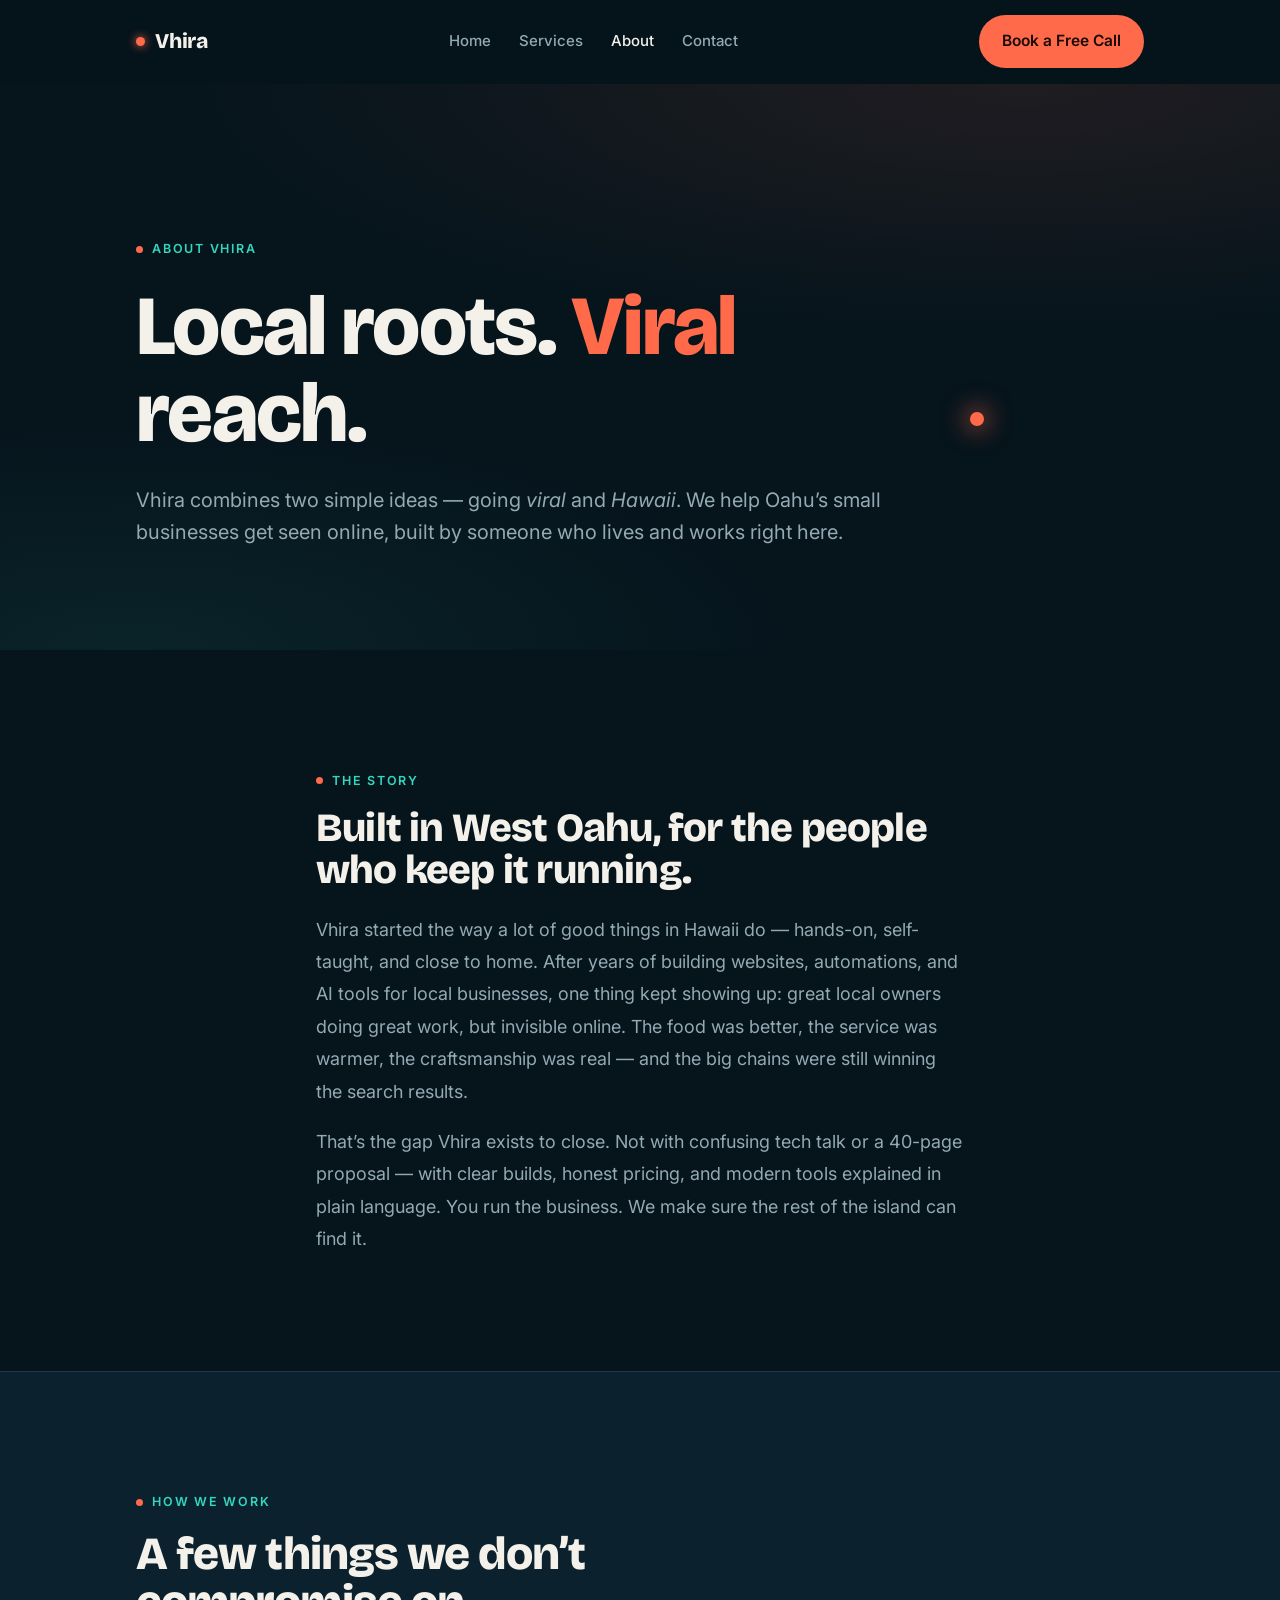
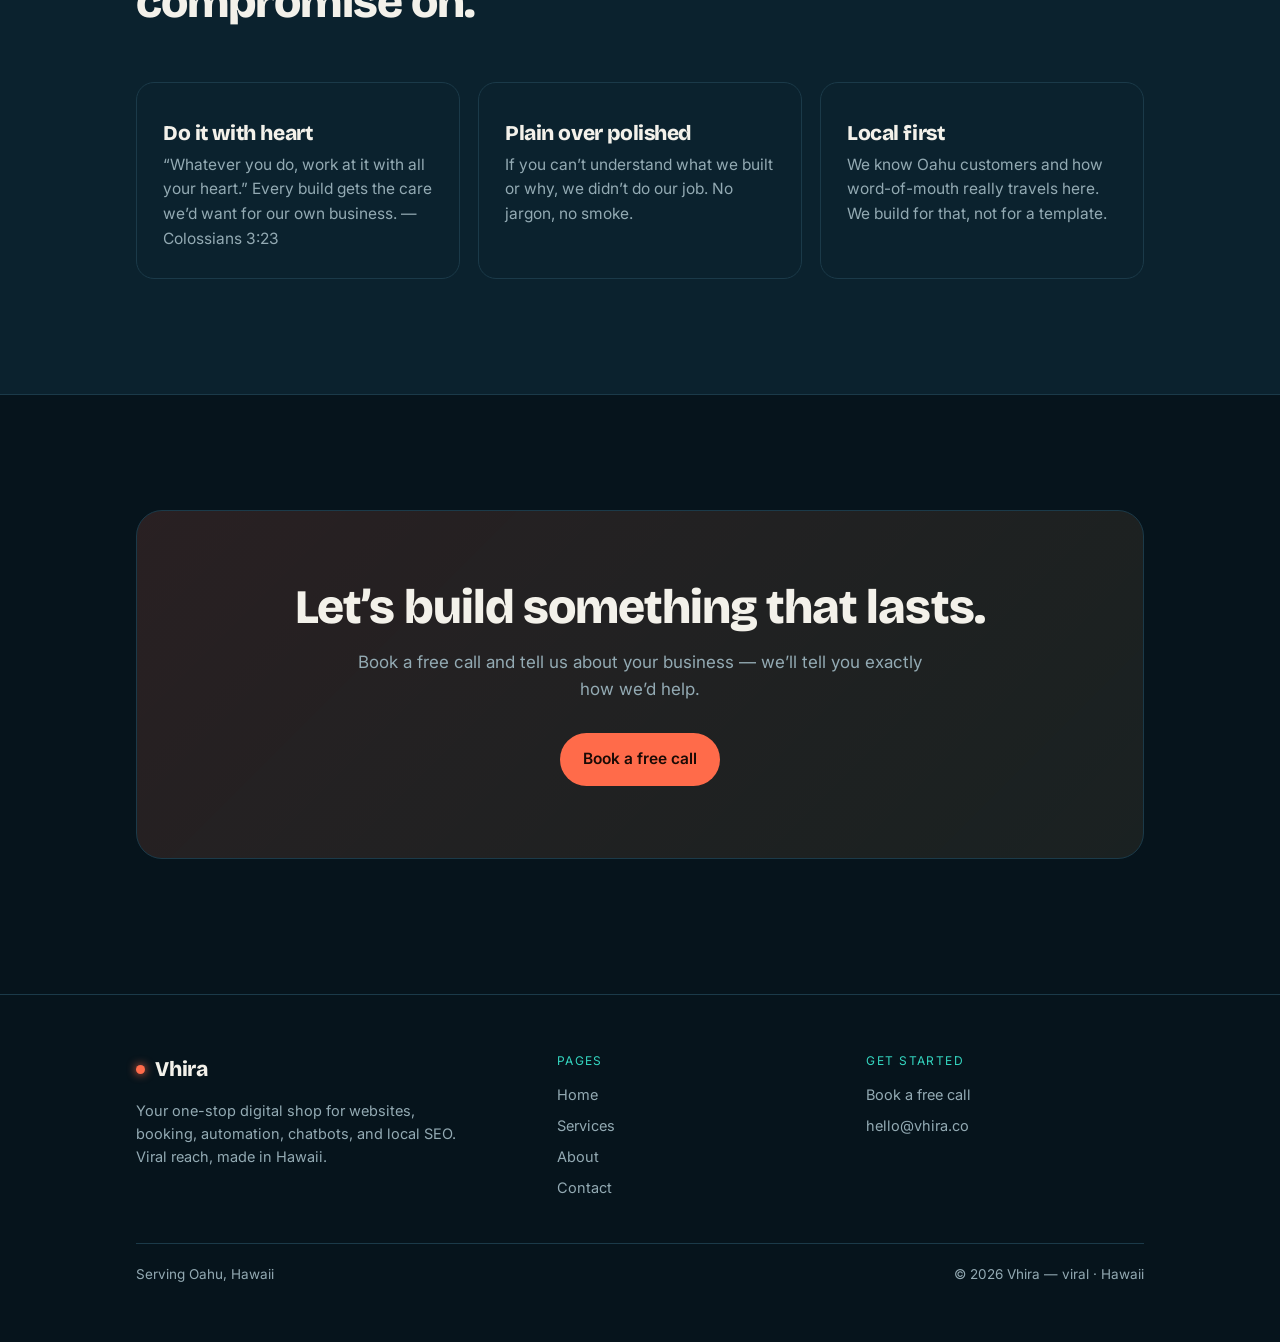
==== about.html @ 989a4681 "initial commit" ====
<!DOCTYPE html>
<html lang="en">
<head>
  <meta charset="utf-8" />
  <meta name="viewport" content="width=device-width, initial-scale=1" />
  <title>About — Vhira</title>
  <meta name="description" content="Vhira is a Hawaii-built digital agency run by a local self-taught builder, helping Oahu small businesses get online without the tech confusion." />
  <link rel="preconnect" href="https://fonts.googleapis.com">
  <link rel="preconnect" href="https://fonts.gstatic.com" crossorigin>
  <link href="https://fonts.googleapis.com/css2?family=Bricolage+Grotesque:opsz,wght@12..96,600;12..96,700;12..96,800&family=Inter:wght@400;500;600&display=swap" rel="stylesheet">
  <link rel="stylesheet" href="styles.css">
</head>
<body>

  <nav class="nav" id="nav">
    <div class="nav-inner">
      <a class="brand" href="index.html"><span class="dot"></span>Vhira</a>
      <div class="nav-links">
        <a href="index.html">Home</a>
        <a href="services.html">Services</a>
        <a href="about.html" aria-current="page">About</a>
        <a href="contact.html">Contact</a>
      </div>
      <div class="nav-cta">
        <a class="btn btn-primary" href="contact.html">Book a Free Call</a>
        <button class="nav-toggle" id="navToggle" aria-label="Open menu" aria-expanded="false">
          <svg width="26" height="26" viewBox="0 0 24 24" fill="none" stroke="currentColor" stroke-width="2"><line x1="3" y1="7" x2="21" y2="7"/><line x1="3" y1="12" x2="21" y2="12"/><line x1="3" y1="17" x2="21" y2="17"/></svg>
        </button>
      </div>
    </div>
    <div class="mobile-menu" id="mobileMenu">
      <a href="index.html">Home</a>
      <a href="services.html">Services</a>
      <a href="about.html">About</a>
      <a href="contact.html">Contact</a>
      <a class="btn btn-primary" href="contact.html">Book a Free Call</a>
    </div>
  </nav>

  <!-- ===== HERO ===== -->
  <header class="hero">
    <div class="signal" aria-hidden="true">
      <span class="ring"></span><span class="ring"></span><span class="ring"></span><span class="ring"></span>
      <span class="core"></span>
    </div>
    <div class="wrap hero-inner">
      <span class="eyebrow">About Vhira</span>
      <h1>Local roots. <span class="glow">Viral</span> reach.</h1>
      <p class="lead">Vhira combines two simple ideas — going <em>viral</em> and <em>Hawaii</em>. We help Oahu’s small businesses get seen online, built by someone who lives and works right here.</p>
    </div>
  </header>

  <!-- ===== STORY ===== -->
  <section class="section">
    <div class="wrap" style="max-width:760px;">
      <div class="reveal">
        <span class="eyebrow">The story</span>
        <h2 style="font-size:clamp(26px,4vw,40px);margin-top:16px;">Built in West Oahu, for the people who keep it running.</h2>
        <p style="color:var(--mist);font-size:18px;margin-top:22px;line-height:1.8;">
          Vhira started the way a lot of good things in Hawaii do — hands-on, self-taught, and close to home. After years of building websites, automations, and AI tools for local businesses, one thing kept showing up: great local owners doing great work, but invisible online. The food was better, the service was warmer, the craftsmanship was real — and the big chains were still winning the search results.
        </p>
        <p style="color:var(--mist);font-size:18px;margin-top:18px;line-height:1.8;">
          That’s the gap Vhira exists to close. Not with confusing tech talk or a 40-page proposal — with clear builds, honest pricing, and modern tools explained in plain language. You run the business. We make sure the rest of the island can find it.
        </p>
      </div>
    </div>
  </section>

  <!-- ===== VALUES ===== -->
  <section class="section" style="background:var(--ink-2);border-block:1px solid var(--line);">
    <div class="wrap">
      <div class="section-head reveal">
        <span class="eyebrow">How we work</span>
        <h2>A few things we don’t compromise on.</h2>
      </div>
      <div class="grid grid-3">
        <div class="card reveal"><h3>Do it with heart</h3><p>“Whatever you do, work at it with all your heart.” Every build gets the care we’d want for our own business. — Colossians 3:23</p></div>
        <div class="card reveal"><h3>Plain over polished</h3><p>If you can’t understand what we built or why, we didn’t do our job. No jargon, no smoke.</p></div>
        <div class="card reveal"><h3>Local first</h3><p>We know Oahu customers and how word-of-mouth really travels here. We build for that, not for a template.</p></div>
      </div>
    </div>
  </section>

  <!-- ===== CTA ===== -->
  <section class="section">
    <div class="wrap">
      <div class="cta-band reveal">
        <h2>Let’s build something that lasts.</h2>
        <p>Book a free call and tell us about your business — we’ll tell you exactly how we’d help.</p>
        <a class="btn btn-primary" href="contact.html">Book a free call</a>
      </div>
    </div>
  </section>

  <!-- ===== FOOTER ===== -->
  <footer class="footer">
    <div class="wrap">
      <div class="footer-grid">
        <div>
          <h4><span class="brand"><span class="dot"></span>Vhira</span></h4>
          <p>Your one-stop digital shop for websites, booking, automation, chatbots, and local SEO. Viral reach, made in Hawaii.</p>
        </div>
        <div>
          <div class="col-label">Pages</div>
          <a href="index.html">Home</a>
          <a href="services.html">Services</a>
          <a href="about.html">About</a>
          <a href="contact.html">Contact</a>
        </div>
        <div>
          <div class="col-label">Get started</div>
          <a href="contact.html">Book a free call</a>
          <a href="mailto:hello@vhira.co">hello@vhira.co</a>
        </div>
      </div>
      <div class="footer-bottom">
        <span>Serving Oahu, Hawaii</span>
        <span>© 2026 Vhira — viral · Hawaii</span>
      </div>
    </div>
  </footer>

  <script>
    const nav = document.getElementById('nav');
    addEventListener('scroll', () => nav.classList.toggle('scrolled', scrollY > 10));
    const t = document.getElementById('navToggle'), m = document.getElementById('mobileMenu');
    t.addEventListener('click', () => { const open = m.classList.toggle('open'); t.setAttribute('aria-expanded', open); });
    const io = new IntersectionObserver((es) => es.forEach(e => { if (e.isIntersecting) { e.target.classList.add('in'); io.unobserve(e.target); } }), { threshold: 0.12 });
    document.querySelectorAll('.reveal').forEach(el => io.observe(el));
  </script>
</body>
</html>
---- styles.css ----
/* ============================================================
   VHIRA — shared stylesheet
   "viral" + "hi" (Hawaii). A Hawaii digital agency.
   Edit colors, fonts, and spacing here once; every page updates.
   ============================================================ */

/* ---- 1. Design tokens ------------------------------------- */
:root {
  /* Brand palette: deep ocean night + sunset coral */
  --ink:    #06141C;   /* page background (deep ocean) */
  --ink-2:  #0B222E;   /* raised panels */
  --ink-3:  #103040;   /* card surface */
  --line:   #1B3A49;   /* hairline borders */

  --coral:  #FF6B4A;   /* primary accent — the "viral" energy */
  --gold:   #FFC15E;   /* warm secondary */
  --teal:   #34D6C0;   /* signal aqua */

  --cloud:  #F3F1EA;   /* primary text */
  --mist:   #93AAB3;   /* muted text */

  /* Type */
  --display: "Bricolage Grotesque", "Inter", system-ui, sans-serif;
  --body:    "Inter", system-ui, -apple-system, sans-serif;

  /* Layout */
  --maxw: 1120px;
  --pad: clamp(20px, 5vw, 56px);
  --radius: 18px;
}

/* ---- 2. Reset + base -------------------------------------- */
* { box-sizing: border-box; }
html { scroll-behavior: smooth; -webkit-text-size-adjust: 100%; }
body {
  margin: 0;
  background: var(--ink);
  color: var(--cloud);
  font-family: var(--body);
  font-size: 17px;
  line-height: 1.6;
  -webkit-font-smoothing: antialiased;
  overflow-x: hidden;
}
img { max-width: 100%; display: block; }
a { color: inherit; text-decoration: none; }

h1, h2, h3 {
  font-family: var(--display);
  font-weight: 800;
  line-height: 1.04;
  letter-spacing: -0.02em;
  margin: 0;
}
p { margin: 0; }

/* ---- 3. Layout helpers ------------------------------------ */
.wrap { max-width: var(--maxw); margin: 0 auto; padding-inline: var(--pad); }
.section { padding-block: clamp(64px, 9vw, 130px); }
.eyebrow {
  display: inline-flex; align-items: center; gap: 9px;
  font-family: var(--body);
  font-size: 12.5px; font-weight: 600;
  letter-spacing: 0.14em; text-transform: uppercase;
  color: var(--teal);
}
.eyebrow::before {
  content: ""; width: 7px; height: 7px; border-radius: 50%;
  background: var(--coral);
  box-shadow: 0 0 0 0 rgba(255,107,74,.55);
  animation: pulse 2.4s infinite;
}
@keyframes pulse {
  0%   { box-shadow: 0 0 0 0 rgba(255,107,74,.55); }
  70%  { box-shadow: 0 0 0 9px rgba(255,107,74,0); }
  100% { box-shadow: 0 0 0 0 rgba(255,107,74,0); }
}
.lead { color: var(--mist); font-size: clamp(17px, 2vw, 20px); max-width: 60ch; }
.section-head { max-width: 720px; margin-bottom: clamp(36px, 5vw, 56px); }
.section-head h2 { font-size: clamp(28px, 4.4vw, 46px); margin: 16px 0 0; }

/* ---- 4. Buttons ------------------------------------------- */
.btn {
  display: inline-flex; align-items: center; gap: 9px;
  font-family: var(--body); font-weight: 600; font-size: 15.5px;
  padding: 13px 22px; border-radius: 999px;
  border: 1px solid transparent;
  transition: transform .18s ease, background .18s ease, border-color .18s ease;
  cursor: pointer;
}
.btn:hover { transform: translateY(-2px); }
.btn-primary { background: var(--coral); color: #1a0a05; }
.btn-primary:hover { background: #ff7d5f; }
.btn-ghost { background: transparent; color: var(--cloud); border-color: var(--line); }
.btn-ghost:hover { border-color: var(--teal); }

/* ---- 5. Navigation ---------------------------------------- */
.nav {
  position: sticky; top: 0; z-index: 50;
  background: rgba(6,20,28,.72);
  backdrop-filter: blur(14px);
  border-bottom: 1px solid transparent;
  transition: border-color .3s ease, background .3s ease;
}
.nav.scrolled { border-bottom-color: var(--line); }
.nav-inner {
  max-width: var(--maxw); margin: 0 auto; padding: 15px var(--pad);
  display: flex; align-items: center; justify-content: space-between; gap: 20px;
}
.brand { display: inline-flex; align-items: center; gap: 10px; font-family: var(--display); font-weight: 800; font-size: 21px; letter-spacing: -0.01em; }
.brand .dot {
  width: 9px; height: 9px; border-radius: 50%;
  background: var(--coral);
  box-shadow: 0 0 10px var(--coral);
}
.nav-links { display: flex; align-items: center; gap: 28px; }
.nav-links a { color: var(--mist); font-size: 15px; font-weight: 500; transition: color .15s; }
.nav-links a:hover, .nav-links a[aria-current="page"] { color: var(--cloud); }
.nav-cta { display: inline-flex; align-items: center; gap: 18px; }

.nav-toggle {
  display: none; background: none; border: 0; cursor: pointer; padding: 6px;
  color: var(--cloud);
}
.mobile-menu { display: none; }

/* ---- 6. Hero + signal ripple (the signature) -------------- */
.hero { position: relative; overflow: hidden; }
.hero-inner { position: relative; z-index: 2; padding-block: clamp(72px, 12vw, 150px) clamp(56px, 8vw, 110px); }
.hero h1 {
  font-size: clamp(40px, 7.4vw, 84px);
  max-width: 16ch; margin: 22px 0 0;
}
.hero h1 .glow { color: var(--coral); }
.hero .lead { margin-top: 26px; }
.hero-cta { display: flex; flex-wrap: wrap; gap: 14px; margin-top: 36px; }

/* radiating signal rings — local source, wide reach */
.signal {
  position: absolute; top: -8%; right: -6%;
  width: min(760px, 86vw); aspect-ratio: 1; z-index: 1;
  pointer-events: none;
}
.signal .ring {
  position: absolute; inset: 0; margin: auto;
  width: 18%; aspect-ratio: 1; border-radius: 50%;
  border: 1.5px solid var(--coral);
  opacity: 0;
  animation: ripple 6s linear infinite;
}
.signal .ring:nth-child(2) { animation-delay: 1.5s; border-color: var(--gold); }
.signal .ring:nth-child(3) { animation-delay: 3s;   border-color: var(--teal); }
.signal .ring:nth-child(4) { animation-delay: 4.5s; border-color: var(--coral); }
.signal .core {
  position: absolute; inset: 0; margin: auto;
  width: 14px; height: 14px; border-radius: 50%;
  background: var(--coral); box-shadow: 0 0 24px 4px rgba(255,107,74,.6);
}
@keyframes ripple {
  0%   { transform: scale(.2); opacity: 0; }
  12%  { opacity: .8; }
  100% { transform: scale(5.4); opacity: 0; }
}
.hero::after { /* soft ocean glow */
  content: ""; position: absolute; inset: 0; z-index: 0;
  background: radial-gradient(120% 80% at 80% 0%, rgba(255,107,74,.10), transparent 55%),
              radial-gradient(90% 70% at 10% 100%, rgba(52,214,192,.08), transparent 60%);
}

/* ---- 7. Service / feature grids --------------------------- */
.grid { display: grid; gap: 18px; }
.grid-5 { grid-template-columns: repeat(5, 1fr); }
.grid-3 { grid-template-columns: repeat(3, 1fr); }
.grid-2 { grid-template-columns: repeat(2, 1fr); }

.card {
  background: var(--ink-2); border: 1px solid var(--line);
  border-radius: var(--radius); padding: 26px;
  transition: transform .2s ease, border-color .2s ease;
}
.card:hover { transform: translateY(-4px); border-color: #2a5060; }
.card .num {
  font-family: var(--display); font-size: 13px; font-weight: 700;
  color: var(--coral); letter-spacing: .04em;
}
.card h3 { font-size: 21px; margin: 14px 0 8px; }
.card p { color: var(--mist); font-size: 15.5px; }

/* feature row with icon-ish marker */
.feature h3 { display: flex; align-items: baseline; gap: 10px; }

/* ---- 8. Pricing ------------------------------------------- */
.tiers { display: grid; grid-template-columns: repeat(3,1fr); gap: 18px; align-items: start; }
.tier {
  position: relative; background: var(--ink-2); border: 1px solid var(--line);
  border-radius: var(--radius); padding: 30px 26px; display: flex; flex-direction: column;
}
.tier.featured { border-color: var(--coral); background: linear-gradient(180deg, rgba(255,107,74,.07), var(--ink-2)); }
.tier .badge {
  position: absolute; top: -12px; left: 26px;
  background: var(--coral); color: #1a0a05;
  font-size: 11.5px; font-weight: 700; letter-spacing: .06em; text-transform: uppercase;
  padding: 5px 12px; border-radius: 999px;
}
.tier h3 { font-size: 24px; }
.tier .price { color: var(--gold); font-family: var(--body); font-weight: 600; font-size: 15px; margin: 12px 0 18px; line-height: 1.5; }
.tier .desc { color: var(--mist); font-size: 15px; }
.tier .ai { color: var(--teal); font-size: 14px; margin-top: 14px; }
.tier .btn { margin-top: 24px; align-self: flex-start; }

/* one-time price list */
.pricelist { display: grid; grid-template-columns: repeat(2,1fr); gap: 0; border: 1px solid var(--line); border-radius: var(--radius); overflow: hidden; }
.pricerow {
  display: flex; align-items: center; justify-content: space-between; gap: 16px;
  padding: 20px 24px; border-bottom: 1px solid var(--line); background: var(--ink-2);
}
.pricelist .pricerow:nth-last-child(-n+2) { border-bottom: 0; }
.pricerow:nth-child(odd) { border-right: 1px solid var(--line); }
.pricerow .label { color: var(--cloud); font-size: 15.5px; }
.pricerow .amount { font-family: var(--display); font-weight: 700; color: var(--gold); white-space: nowrap; }

/* split compare (AI vs standard) */
.compare { display: grid; grid-template-columns: 1fr 1fr; gap: 18px; }
.compare .card.alt { background: linear-gradient(180deg, rgba(52,214,192,.07), var(--ink-2)); border-color: #1f4a52; }

/* ---- 9. Testimonials -------------------------------------- */
.quote { background: var(--ink-2); border: 1px solid var(--line); border-radius: var(--radius); padding: 28px; }
.quote p { font-size: 17px; color: var(--cloud); }
.quote .who { margin-top: 18px; color: var(--mist); font-size: 14px; font-weight: 600; }

/* ---- 10. CTA band + Footer -------------------------------- */
.cta-band {
  background: linear-gradient(135deg, rgba(255,107,74,.14), rgba(255,193,94,.08));
  border: 1px solid var(--line); border-radius: 26px;
  padding: clamp(40px, 6vw, 72px); text-align: center;
}
.cta-band h2 { font-size: clamp(28px, 4.5vw, 48px); }
.cta-band p { color: var(--mist); margin: 16px auto 0; max-width: 52ch; }
.cta-band .btn { margin-top: 30px; }

.footer { border-top: 1px solid var(--line); padding-block: 56px; margin-top: 20px; }
.footer-grid { display: grid; grid-template-columns: 1.4fr 1fr 1fr; gap: 32px; }
.footer h4 { font-family: var(--display); font-size: 20px; margin: 0 0 12px; }
.footer p { color: var(--mist); font-size: 14.5px; max-width: 38ch; }
.footer a { color: var(--mist); font-size: 14.5px; display: block; padding: 4px 0; }
.footer a:hover { color: var(--cloud); }
.footer .col-label { font-size: 12px; letter-spacing: .12em; text-transform: uppercase; color: var(--teal); margin-bottom: 8px; }
.footer-bottom { margin-top: 40px; padding-top: 20px; border-top: 1px solid var(--line); color: var(--mist); font-size: 13.5px; display: flex; justify-content: space-between; flex-wrap: wrap; gap: 8px; }

/* ---- 11. Forms (contact) ---------------------------------- */
.form { display: grid; gap: 16px; max-width: 560px; }
.field { display: grid; gap: 7px; }
.field label { font-size: 13.5px; font-weight: 600; color: var(--mist); }
.field input, .field textarea, .field select {
  background: var(--ink-2); border: 1px solid var(--line); border-radius: 12px;
  padding: 13px 15px; color: var(--cloud); font-family: var(--body); font-size: 15.5px;
}
.field textarea { min-height: 130px; resize: vertical; }
.field input:focus, .field textarea:focus, .field select:focus {
  outline: none; border-color: var(--teal); box-shadow: 0 0 0 3px rgba(52,214,192,.18);
}
.form-note { color: var(--mist); font-size: 13.5px; }

/* ---- 12. Scroll reveal ------------------------------------ */
.reveal { opacity: 0; transform: translateY(22px); transition: opacity .7s ease, transform .7s ease; }
.reveal.in { opacity: 1; transform: none; }

/* ---- 13. Responsive --------------------------------------- */
@media (max-width: 900px) {
  .grid-5 { grid-template-columns: repeat(2, 1fr); }
  .grid-3, .grid-2, .tiers, .compare, .footer-grid { grid-template-columns: 1fr; }
  .pricelist { grid-template-columns: 1fr; }
  .pricerow:nth-child(odd) { border-right: 0; }
  .pricerow { border-bottom: 1px solid var(--line) !important; }
  .nav-links, .nav-cta .btn { display: none; }
  .nav-toggle { display: inline-flex; }
  .mobile-menu.open {
    display: flex; flex-direction: column; gap: 4px;
    padding: 8px var(--pad) 20px; border-bottom: 1px solid var(--line);
    background: rgba(6,20,28,.96);
  }
  .mobile-menu a { padding: 12px 0; color: var(--cloud); font-size: 17px; border-bottom: 1px solid var(--line); }
  .mobile-menu .btn { margin-top: 14px; justify-content: center; }
}
@media (max-width: 520px) {
  .grid-5 { grid-template-columns: 1fr; }
}

/* ---- 14. Accessibility ------------------------------------ */
a:focus-visible, .btn:focus-visible, input:focus-visible, textarea:focus-visible, button:focus-visible {
  outline: 2px solid var(--teal); outline-offset: 3px;
}
@media (prefers-reduced-motion: reduce) {
  * { animation: none !important; transition: none !important; scroll-behavior: auto; }
  .reveal { opacity: 1; transform: none; }
  .signal .ring { opacity: .25; transform: scale(2.6); }
  .signal .ring:nth-child(3){ transform: scale(4); }
  .signal .ring:nth-child(4){ transform: scale(5); }
}
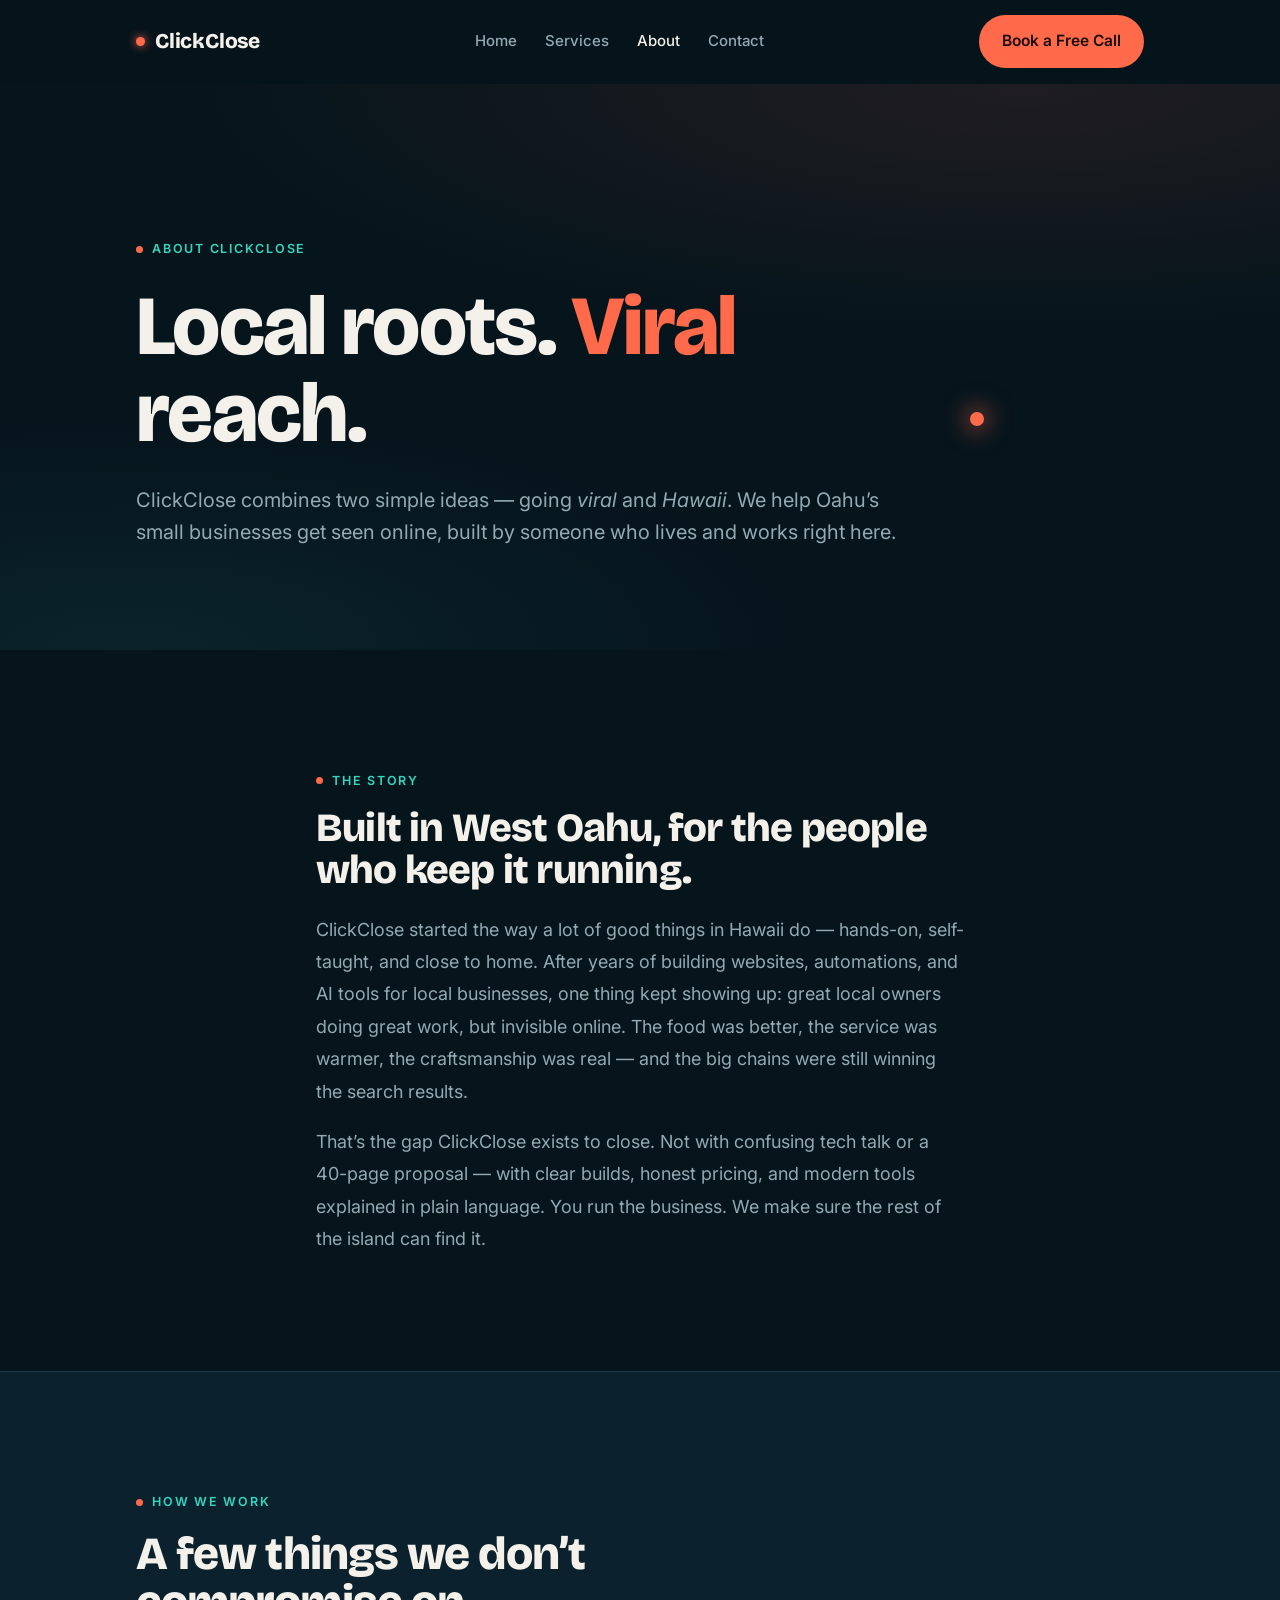
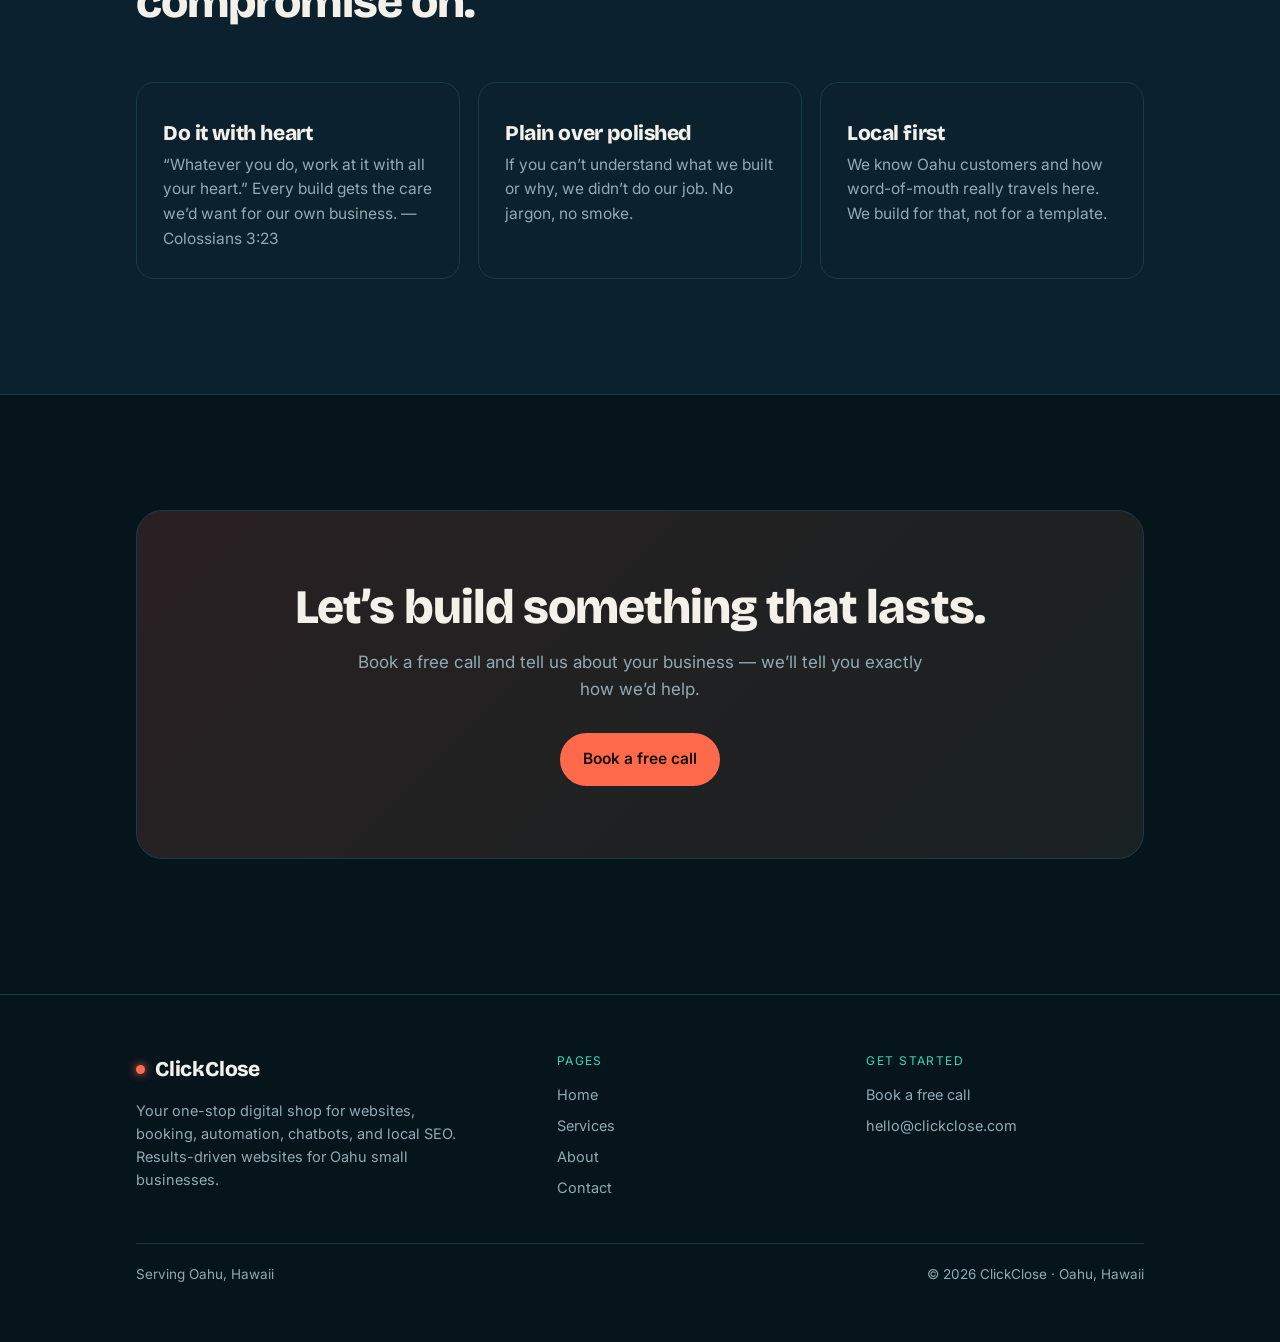
==== commit 1a15fec0: "rebrand all pages to clickclose" ====
--- a/about.html
+++ b/about.html
@@ -3,8 +3,8 @@
 <head>
   <meta charset="utf-8" />
   <meta name="viewport" content="width=device-width, initial-scale=1" />
-  <title>About — Vhira</title>
-  <meta name="description" content="Vhira is a Hawaii-built digital agency run by a local self-taught builder, helping Oahu small businesses get online without the tech confusion." />
+  <title>About — ClickClose</title>
+  <meta name="description" content="ClickClose is a Hawaii-built digital agency run by a local self-taught builder, helping Oahu small businesses get online without the tech confusion." />
   <link rel="preconnect" href="https://fonts.googleapis.com">
   <link rel="preconnect" href="https://fonts.gstatic.com" crossorigin>
   <link href="https://fonts.googleapis.com/css2?family=Bricolage+Grotesque:opsz,wght@12..96,600;12..96,700;12..96,800&family=Inter:wght@400;500;600&display=swap" rel="stylesheet">
@@ -14,7 +14,7 @@
 
   <nav class="nav" id="nav">
     <div class="nav-inner">
-      <a class="brand" href="index.html"><span class="dot"></span>Vhira</a>
+      <a class="brand" href="index.html"><span class="dot"></span>ClickClose</a>
       <div class="nav-links">
         <a href="index.html">Home</a>
         <a href="services.html">Services</a>
@@ -44,9 +44,9 @@
       <span class="core"></span>
     </div>
     <div class="wrap hero-inner">
-      <span class="eyebrow">About Vhira</span>
+      <span class="eyebrow">About ClickClose</span>
       <h1>Local roots. <span class="glow">Viral</span> reach.</h1>
-      <p class="lead">Vhira combines two simple ideas — going <em>viral</em> and <em>Hawaii</em>. We help Oahu’s small businesses get seen online, built by someone who lives and works right here.</p>
+      <p class="lead">ClickClose combines two simple ideas — going <em>viral</em> and <em>Hawaii</em>. We help Oahu’s small businesses get seen online, built by someone who lives and works right here.</p>
     </div>
   </header>
 
@@ -57,10 +57,10 @@
         <span class="eyebrow">The story</span>
         <h2 style="font-size:clamp(26px,4vw,40px);margin-top:16px;">Built in West Oahu, for the people who keep it running.</h2>
         <p style="color:var(--mist);font-size:18px;margin-top:22px;line-height:1.8;">
-          Vhira started the way a lot of good things in Hawaii do — hands-on, self-taught, and close to home. After years of building websites, automations, and AI tools for local businesses, one thing kept showing up: great local owners doing great work, but invisible online. The food was better, the service was warmer, the craftsmanship was real — and the big chains were still winning the search results.
+          ClickClose started the way a lot of good things in Hawaii do — hands-on, self-taught, and close to home. After years of building websites, automations, and AI tools for local businesses, one thing kept showing up: great local owners doing great work, but invisible online. The food was better, the service was warmer, the craftsmanship was real — and the big chains were still winning the search results.
         </p>
         <p style="color:var(--mist);font-size:18px;margin-top:18px;line-height:1.8;">
-          That’s the gap Vhira exists to close. Not with confusing tech talk or a 40-page proposal — with clear builds, honest pricing, and modern tools explained in plain language. You run the business. We make sure the rest of the island can find it.
+          That’s the gap ClickClose exists to close. Not with confusing tech talk or a 40-page proposal — with clear builds, honest pricing, and modern tools explained in plain language. You run the business. We make sure the rest of the island can find it.
         </p>
       </div>
     </div>
@@ -97,8 +97,8 @@
     <div class="wrap">
       <div class="footer-grid">
         <div>
-          <h4><span class="brand"><span class="dot"></span>Vhira</span></h4>
-          <p>Your one-stop digital shop for websites, booking, automation, chatbots, and local SEO. Viral reach, made in Hawaii.</p>
+          <h4><span class="brand"><span class="dot"></span>ClickClose</span></h4>
+          <p>Your one-stop digital shop for websites, booking, automation, chatbots, and local SEO. Results-driven websites for Oahu small businesses.</p>
         </div>
         <div>
           <div class="col-label">Pages</div>
@@ -110,12 +110,12 @@
         <div>
           <div class="col-label">Get started</div>
           <a href="contact.html">Book a free call</a>
-          <a href="mailto:hello@vhira.co">hello@vhira.co</a>
+          <a href="mailto:hello@clickclose.com">hello@clickclose.com</a>
         </div>
       </div>
       <div class="footer-bottom">
         <span>Serving Oahu, Hawaii</span>
-        <span>© 2026 Vhira — viral · Hawaii</span>
+        <span>© 2026 ClickClose · Oahu, Hawaii</span>
       </div>
     </div>
   </footer>
--- a/styles.css
+++ b/styles.css
@@ -1,5 +1,5 @@
 /* ============================================================
-   VHIRA — shared stylesheet
+   CLICKCLOSE — shared stylesheet
    "viral" + "hi" (Hawaii). A Hawaii digital agency.
    Edit colors, fonts, and spacing here once; every page updates.
    ============================================================ */
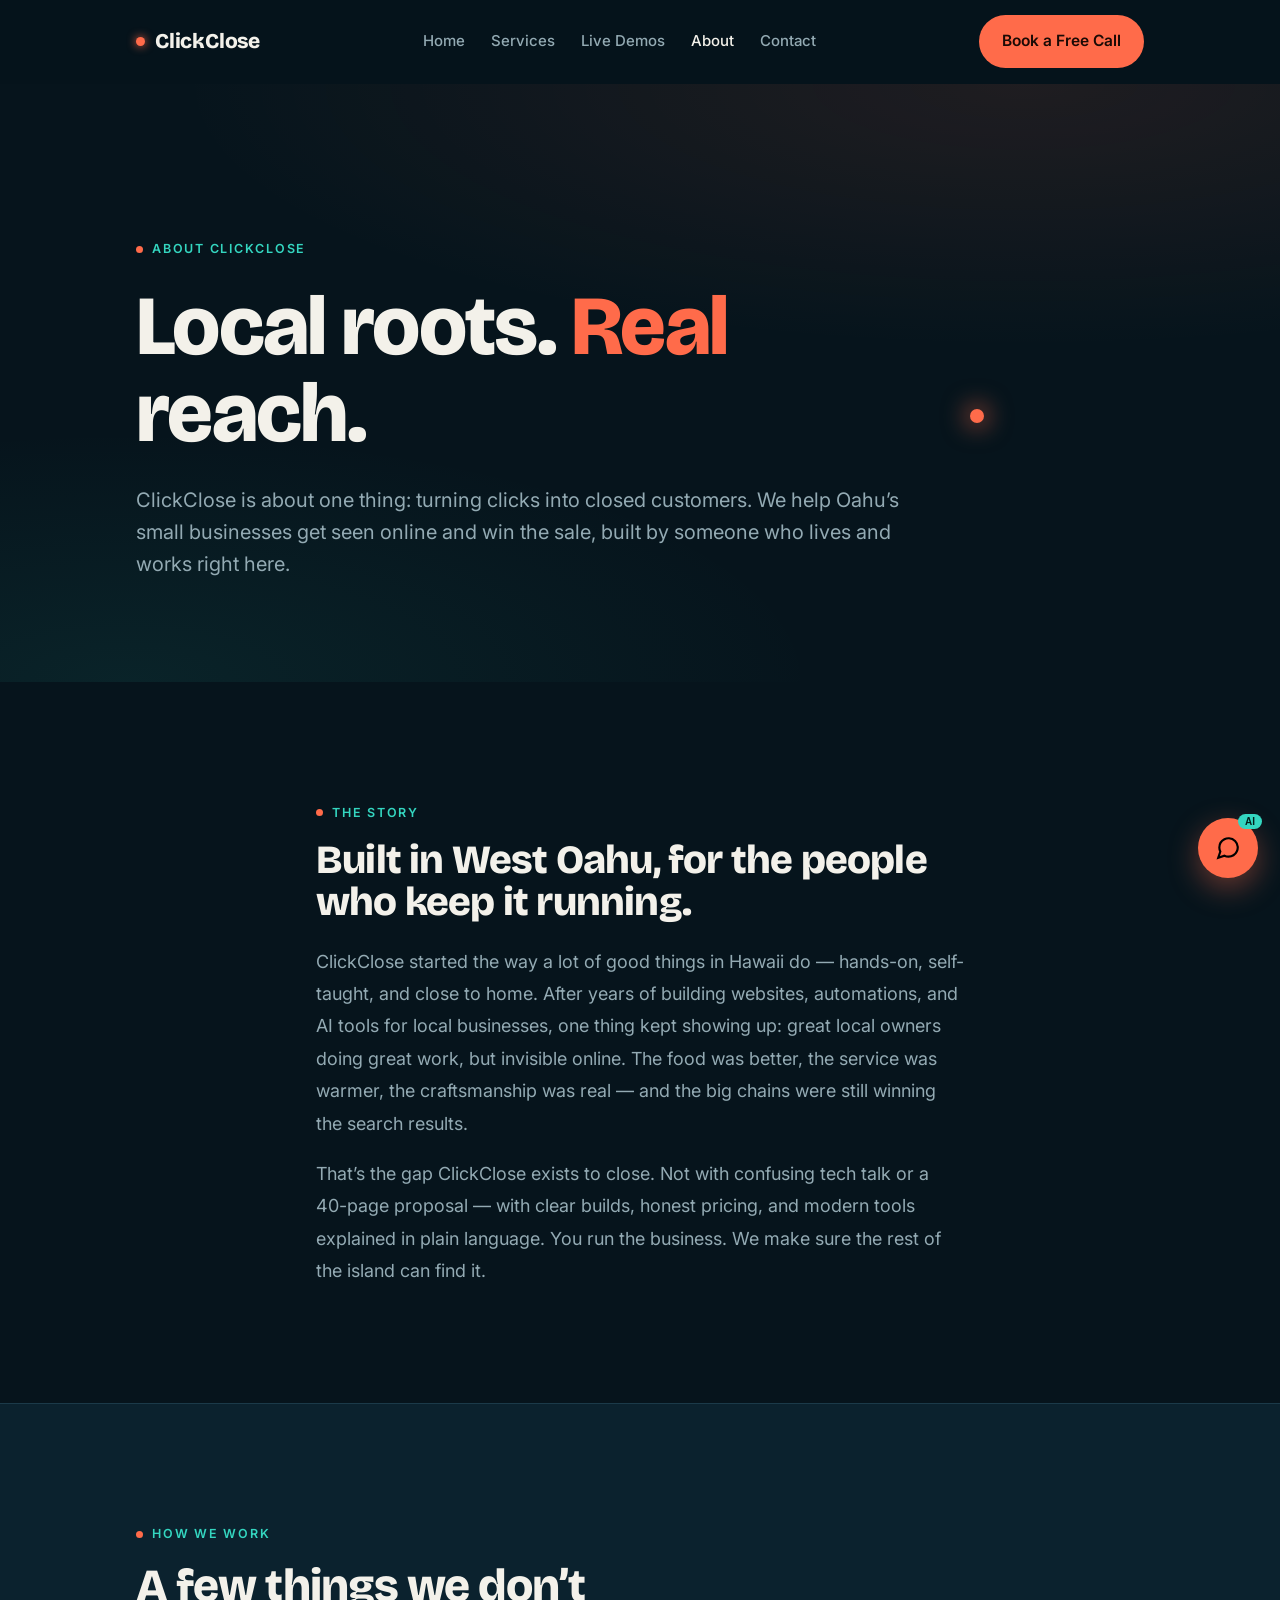
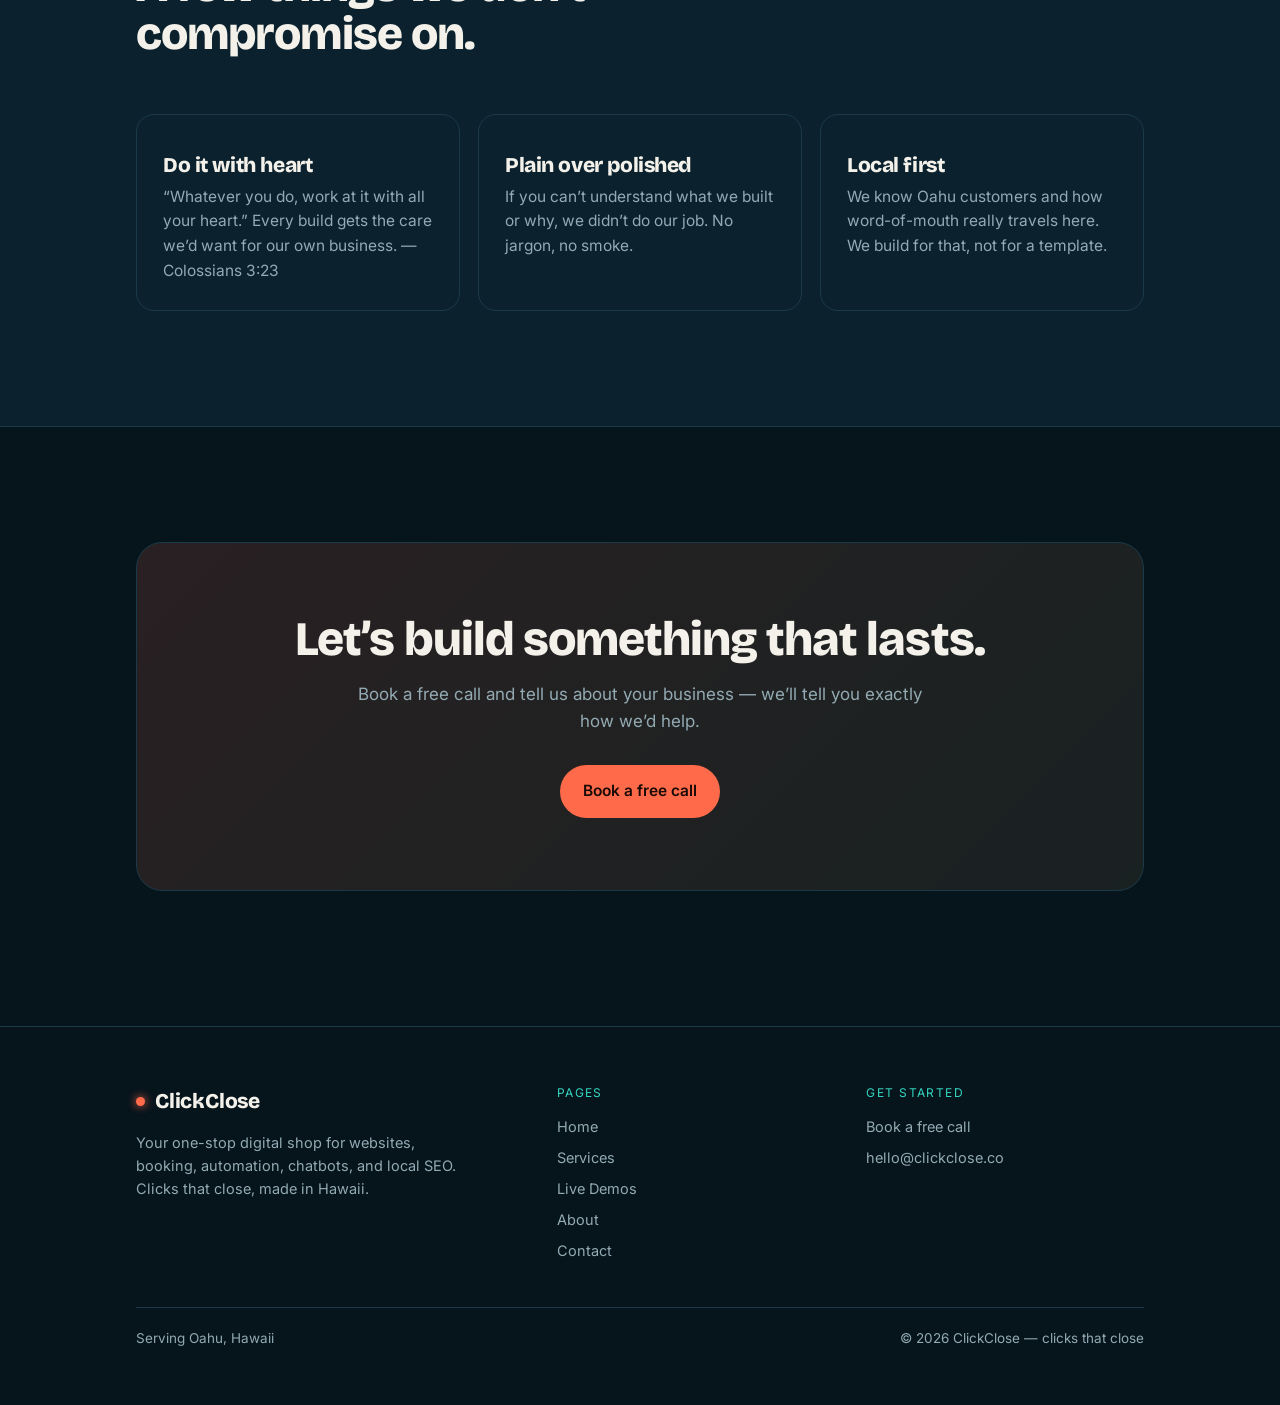
==== commit 852ad01f: "Add live demos (chatbot, booking, SEO) + ROI calculator" ====
--- a/about.html
+++ b/about.html
@@ -1,132 +1,412 @@
 <!DOCTYPE html>
 <html lang="en">
 <head>
-  <meta charset="utf-8" />
-  <meta name="viewport" content="width=device-width, initial-scale=1" />
-  <title>About — ClickClose</title>
-  <meta name="description" content="ClickClose is a Hawaii-built digital agency run by a local self-taught builder, helping Oahu small businesses get online without the tech confusion." />
-  <link rel="preconnect" href="https://fonts.googleapis.com">
-  <link rel="preconnect" href="https://fonts.gstatic.com" crossorigin>
-  <link href="https://fonts.googleapis.com/css2?family=Bricolage+Grotesque:opsz,wght@12..96,600;12..96,700;12..96,800&family=Inter:wght@400;500;600&display=swap" rel="stylesheet">
-  <link rel="stylesheet" href="styles.css">
+<meta charset="utf-8" />
+<meta name="viewport" content="width=device-width, initial-scale=1" />
+<title>About — ClickClose</title>
+<meta name="description" content="ClickClose is a Hawaii-built digital agency helping Oahu small businesses get online without the tech confusion." />
+<meta property="og:title" content="About — ClickClose" />
+<meta property="og:description" content="ClickClose is a Hawaii-built digital agency helping Oahu small businesses get online without the tech confusion." />
+<meta property="og:type" content="website" />
+<meta name="twitter:card" content="summary_large_image" />
+<link rel="preconnect" href="https://fonts.googleapis.com">
+<link rel="preconnect" href="https://fonts.gstatic.com" crossorigin>
+<link href="https://fonts.googleapis.com/css2?family=Bricolage+Grotesque:opsz,wght@12..96,600;12..96,700;12..96,800&family=Inter:wght@400;500;600&display=swap" rel="stylesheet">
+<script type="application/ld+json">
+{"@context":"https://schema.org","@type":"ProfessionalService","name":"ClickClose","description":"Hawaii digital agency: websites, AI chatbots, booking systems, automation, and local SEO for small businesses.","areaServed":"Oahu, Hawaii","url":"https://clickclose.co","email":"hello@clickclose.co","priceRange":"$$","address":{"@type":"PostalAddress","addressRegion":"HI","addressLocality":"Oahu","addressCountry":"US"}}
+</script>
+
+<style>
+:root{
+  --ink:#06141C;--ink-2:#0B222E;--ink-3:#103040;--line:#1B3A49;
+  --coral:#FF6B4A;--gold:#FFC15E;--teal:#34D6C0;
+  --cloud:#F3F1EA;--mist:#93AAB3;
+  --display:"Bricolage Grotesque","Inter",system-ui,sans-serif;
+  --body:"Inter",system-ui,-apple-system,sans-serif;
+  --maxw:1120px;--pad:clamp(20px,5vw,56px);--radius:18px;
+}
+*{box-sizing:border-box}
+html{scroll-behavior:smooth;-webkit-text-size-adjust:100%}
+body{margin:0;background:var(--ink);color:var(--cloud);font-family:var(--body);font-size:17px;line-height:1.6;-webkit-font-smoothing:antialiased;overflow-x:hidden}
+img{max-width:100%;display:block}
+a{color:inherit;text-decoration:none}
+h1,h2,h3{font-family:var(--display);font-weight:800;line-height:1.04;letter-spacing:-.02em;margin:0}
+p{margin:0}
+.wrap{max-width:var(--maxw);margin:0 auto;padding-inline:var(--pad)}
+.section{padding-block:clamp(64px,9vw,130px)}
+.eyebrow{display:inline-flex;align-items:center;gap:9px;font-family:var(--body);font-size:12.5px;font-weight:600;letter-spacing:.14em;text-transform:uppercase;color:var(--teal)}
+.eyebrow::before{content:"";width:7px;height:7px;border-radius:50%;background:var(--coral);box-shadow:0 0 0 0 rgba(255,107,74,.55);animation:pulse 2.4s infinite}
+@keyframes pulse{0%{box-shadow:0 0 0 0 rgba(255,107,74,.55)}70%{box-shadow:0 0 0 9px rgba(255,107,74,0)}100%{box-shadow:0 0 0 0 rgba(255,107,74,0)}}
+.lead{color:var(--mist);font-size:clamp(17px,2vw,20px);max-width:60ch}
+.section-head{max-width:720px;margin-bottom:clamp(36px,5vw,56px)}
+.section-head h2{font-size:clamp(28px,4.4vw,46px);margin:16px 0 0}
+.btn{display:inline-flex;align-items:center;gap:9px;font-family:var(--body);font-weight:600;font-size:15.5px;padding:13px 22px;border-radius:999px;border:1px solid transparent;transition:transform .18s,background .18s,border-color .18s;cursor:pointer}
+.btn:hover{transform:translateY(-2px)}
+.btn-primary{background:var(--coral);color:#1a0a05}.btn-primary:hover{background:#ff7d5f}
+.btn-ghost{background:transparent;color:var(--cloud);border-color:var(--line)}.btn-ghost:hover{border-color:var(--teal)}
+.nav{position:sticky;top:0;z-index:50;background:rgba(6,20,28,.72);backdrop-filter:blur(14px);border-bottom:1px solid transparent;transition:border-color .3s,background .3s}
+.nav.scrolled{border-bottom-color:var(--line)}
+.nav-inner{max-width:var(--maxw);margin:0 auto;padding:15px var(--pad);display:flex;align-items:center;justify-content:space-between;gap:20px}
+.brand{display:inline-flex;align-items:center;gap:10px;font-family:var(--display);font-weight:800;font-size:21px;letter-spacing:-.01em}
+.brand .dot{width:9px;height:9px;border-radius:50%;background:var(--coral);box-shadow:0 0 10px var(--coral)}
+.nav-links{display:flex;align-items:center;gap:26px}
+.nav-links a{color:var(--mist);font-size:15px;font-weight:500;transition:color .15s}
+.nav-links a:hover,.nav-links a[aria-current=page]{color:var(--cloud)}
+.nav-cta{display:inline-flex;align-items:center;gap:18px}
+.nav-toggle{display:none;background:none;border:0;cursor:pointer;padding:6px;color:var(--cloud)}
+.mobile-menu{display:none}
+.hero{position:relative;overflow:hidden}
+.hero-inner{position:relative;z-index:2;padding-block:clamp(72px,12vw,150px) clamp(56px,8vw,110px)}
+.hero h1{font-size:clamp(40px,7.4vw,84px);max-width:16ch;margin:22px 0 0}
+.hero h1 .glow{color:var(--coral)}
+.hero .lead{margin-top:26px}
+.hero-cta{display:flex;flex-wrap:wrap;gap:14px;margin-top:36px}
+.signal{position:absolute;top:-8%;right:-6%;width:min(760px,86vw);aspect-ratio:1;z-index:1;pointer-events:none}
+.signal .ring{position:absolute;inset:0;margin:auto;width:18%;aspect-ratio:1;border-radius:50%;border:1.5px solid var(--coral);opacity:0;animation:ripple 6s linear infinite}
+.signal .ring:nth-child(2){animation-delay:1.5s;border-color:var(--gold)}
+.signal .ring:nth-child(3){animation-delay:3s;border-color:var(--teal)}
+.signal .ring:nth-child(4){animation-delay:4.5s;border-color:var(--coral)}
+.signal .core{position:absolute;inset:0;margin:auto;width:14px;height:14px;border-radius:50%;background:var(--coral);box-shadow:0 0 24px 4px rgba(255,107,74,.6)}
+@keyframes ripple{0%{transform:scale(.2);opacity:0}12%{opacity:.8}100%{transform:scale(5.4);opacity:0}}
+.hero::after{content:"";position:absolute;inset:0;z-index:0;background:radial-gradient(120% 80% at 80% 0%,rgba(255,107,74,.10),transparent 55%),radial-gradient(90% 70% at 10% 100%,rgba(52,214,192,.08),transparent 60%)}
+.grid{display:grid;gap:18px}
+.grid-5{grid-template-columns:repeat(5,1fr)}.grid-3{grid-template-columns:repeat(3,1fr)}.grid-2{grid-template-columns:repeat(2,1fr)}
+.card{background:var(--ink-2);border:1px solid var(--line);border-radius:var(--radius);padding:26px;transition:transform .2s,border-color .2s}
+.card:hover{transform:translateY(-4px);border-color:#2a5060}
+.card .num{font-family:var(--display);font-size:13px;font-weight:700;color:var(--coral);letter-spacing:.04em}
+.card h3{font-size:21px;margin:14px 0 8px}
+.card p{color:var(--mist);font-size:15.5px}
+.tiers{display:grid;grid-template-columns:repeat(3,1fr);gap:18px;align-items:start}
+.tier{position:relative;background:var(--ink-2);border:1px solid var(--line);border-radius:var(--radius);padding:30px 26px;display:flex;flex-direction:column}
+.tier.featured{border-color:var(--coral);background:linear-gradient(180deg,rgba(255,107,74,.07),var(--ink-2))}
+.tier .badge{position:absolute;top:-12px;left:26px;background:var(--coral);color:#1a0a05;font-size:11.5px;font-weight:700;letter-spacing:.06em;text-transform:uppercase;padding:5px 12px;border-radius:999px}
+.tier h3{font-size:24px}
+.tier .price{color:var(--gold);font-family:var(--body);font-weight:600;font-size:15px;margin:12px 0 18px;line-height:1.5}
+.tier .desc{color:var(--mist);font-size:15px}.tier .ai{color:var(--teal);font-size:14px;margin-top:14px}
+.tier .btn{margin-top:24px;align-self:flex-start}
+.pricelist{display:grid;grid-template-columns:repeat(2,1fr);gap:0;border:1px solid var(--line);border-radius:var(--radius);overflow:hidden}
+.pricerow{display:flex;align-items:center;justify-content:space-between;gap:16px;padding:20px 24px;border-bottom:1px solid var(--line);background:var(--ink-2)}
+.pricelist .pricerow:nth-last-child(-n+2){border-bottom:0}
+.pricerow:nth-child(odd){border-right:1px solid var(--line)}
+.pricerow .label{color:var(--cloud);font-size:15.5px}
+.pricerow .amount{font-family:var(--display);font-weight:700;color:var(--gold);white-space:nowrap}
+.compare{display:grid;grid-template-columns:1fr 1fr;gap:18px}
+.compare .card.alt{background:linear-gradient(180deg,rgba(52,214,192,.07),var(--ink-2));border-color:#1f4a52}
+.quote{background:var(--ink-2);border:1px solid var(--line);border-radius:var(--radius);padding:28px}
+.quote p{font-size:17px;color:var(--cloud)}.quote .who{margin-top:18px;color:var(--mist);font-size:14px;font-weight:600}
+.cta-band{background:linear-gradient(135deg,rgba(255,107,74,.14),rgba(255,193,94,.08));border:1px solid var(--line);border-radius:26px;padding:clamp(40px,6vw,72px);text-align:center}
+.cta-band h2{font-size:clamp(28px,4.5vw,48px)}
+.cta-band p{color:var(--mist);margin:16px auto 0;max-width:52ch}.cta-band .btn{margin-top:30px}
+.footer{border-top:1px solid var(--line);padding-block:56px;margin-top:20px}
+.footer-grid{display:grid;grid-template-columns:1.4fr 1fr 1fr;gap:32px}
+.footer h4{font-family:var(--display);font-size:20px;margin:0 0 12px}
+.footer p{color:var(--mist);font-size:14.5px;max-width:38ch}
+.footer a{color:var(--mist);font-size:14.5px;display:block;padding:4px 0}.footer a:hover{color:var(--cloud)}
+.footer .col-label{font-size:12px;letter-spacing:.12em;text-transform:uppercase;color:var(--teal);margin-bottom:8px}
+.footer-bottom{margin-top:40px;padding-top:20px;border-top:1px solid var(--line);color:var(--mist);font-size:13.5px;display:flex;justify-content:space-between;flex-wrap:wrap;gap:8px}
+.form{display:grid;gap:16px;max-width:560px}
+.field{display:grid;gap:7px}
+.field label{font-size:13.5px;font-weight:600;color:var(--mist)}
+.field input,.field textarea,.field select{background:var(--ink-2);border:1px solid var(--line);border-radius:12px;padding:13px 15px;color:var(--cloud);font-family:var(--body);font-size:15.5px}
+.field textarea{min-height:130px;resize:vertical}
+.field input:focus,.field textarea:focus,.field select:focus{outline:none;border-color:var(--teal);box-shadow:0 0 0 3px rgba(52,214,192,.18)}
+.form-note{color:var(--mist);font-size:13.5px}
+.reveal{opacity:0;transform:translateY(22px);transition:opacity .7s,transform .7s}
+.reveal.in{opacity:1;transform:none}
+/* ---- Chatbot widget ---- */
+.chat-launcher{position:fixed;right:22px;bottom:22px;z-index:90;width:60px;height:60px;border-radius:50%;background:var(--coral);border:0;cursor:pointer;display:flex;align-items:center;justify-content:center;box-shadow:0 10px 30px rgba(255,107,74,.4);transition:transform .2s}
+.chat-launcher:hover{transform:translateY(-3px) scale(1.04)}
+.chat-launcher .badge-new{position:absolute;top:-4px;right:-4px;background:var(--teal);color:#04201c;font-size:10px;font-weight:700;padding:2px 7px;border-radius:999px}
+.chat-panel{position:fixed;right:22px;bottom:94px;z-index:91;width:min(380px,calc(100vw - 32px));height:min(560px,calc(100vh - 130px));background:var(--ink-2);border:1px solid var(--line);border-radius:20px;display:none;flex-direction:column;overflow:hidden;box-shadow:0 24px 60px rgba(0,0,0,.55)}
+.chat-panel.open{display:flex}
+.chat-head{padding:15px 18px;border-bottom:1px solid var(--line);display:flex;align-items:center;gap:11px;background:linear-gradient(180deg,rgba(255,107,74,.12),transparent)}
+.chat-head .avatar{width:38px;height:38px;border-radius:50%;background:var(--coral);display:flex;align-items:center;justify-content:center;font-family:var(--display);font-weight:800;color:#1a0a05}
+.chat-head h4{font-family:var(--display);font-size:16px;margin:0;line-height:1.2}
+.chat-head .status{font-size:11.5px;color:var(--teal);display:flex;align-items:center;gap:6px}
+.chat-head .status::before{content:"";width:7px;height:7px;border-radius:50%;background:var(--teal)}
+.chat-close{margin-left:auto;background:none;border:0;color:var(--mist);cursor:pointer;font-size:20px;line-height:1}
+.chat-body{flex:1;overflow-y:auto;padding:18px;display:flex;flex-direction:column;gap:11px}
+.msg{max-width:86%;padding:11px 14px;border-radius:15px;font-size:14.5px;line-height:1.5}
+.msg.bot{background:var(--ink-3);border:1px solid var(--line);align-self:flex-start;border-bottom-left-radius:4px}
+.msg.user{background:var(--coral);color:#1a0a05;align-self:flex-end;border-bottom-right-radius:4px}
+.msg a{color:var(--teal);text-decoration:underline}
+.msg.user a{color:#1a0a05}
+.chat-chips{display:flex;flex-wrap:wrap;gap:8px;padding:0 18px 8px}
+.chip{background:transparent;border:1px solid var(--line);color:var(--cloud);font-size:12.5px;padding:7px 12px;border-radius:999px;cursor:pointer;font-family:var(--body)}
+.chip:hover{border-color:var(--teal);color:var(--teal)}
+.chat-input{display:flex;gap:8px;padding:12px;border-top:1px solid var(--line)}
+.chat-input input{flex:1;background:var(--ink);border:1px solid var(--line);border-radius:999px;padding:11px 15px;color:var(--cloud);font-family:var(--body);font-size:14.5px}
+.chat-input input:focus{outline:none;border-color:var(--teal)}
+.chat-send{background:var(--coral);border:0;width:42px;height:42px;border-radius:50%;cursor:pointer;display:flex;align-items:center;justify-content:center;color:#1a0a05;flex-shrink:0}
+.typing{display:flex;gap:4px;padding:13px 14px;background:var(--ink-3);border:1px solid var(--line);border-radius:15px;border-bottom-left-radius:4px;align-self:flex-start;width:fit-content}
+.typing span{width:7px;height:7px;border-radius:50%;background:var(--mist);animation:blink 1.2s infinite}
+.typing span:nth-child(2){animation-delay:.2s}.typing span:nth-child(3){animation-delay:.4s}
+@keyframes blink{0%,60%,100%{opacity:.3}30%{opacity:1}}
+/* ---- Booking widget ---- */
+.booking{background:var(--ink-2);border:1px solid var(--line);border-radius:var(--radius);padding:clamp(22px,4vw,34px);max-width:640px}
+.steps{display:flex;gap:8px;margin-bottom:26px}
+.step-dot{flex:1;height:4px;border-radius:2px;background:var(--line)}
+.step-dot.active{background:var(--coral)}
+.booking h3{font-size:21px;margin-bottom:6px}
+.booking .sub{color:var(--mist);font-size:14.5px;margin-bottom:20px}
+.opt-grid{display:grid;grid-template-columns:repeat(2,1fr);gap:12px}
+.opt{background:var(--ink-3);border:1px solid var(--line);border-radius:12px;padding:15px 16px;cursor:pointer;text-align:left;color:var(--cloud);font-family:var(--body);font-size:15px;transition:border-color .15s}
+.opt:hover,.opt.sel{border-color:var(--coral)}
+.opt small{display:block;color:var(--mist);font-size:12.5px;margin-top:3px}
+.cal-head{display:flex;justify-content:space-between;align-items:center;margin-bottom:14px}
+.cal-head button{background:var(--ink-3);border:1px solid var(--line);color:var(--cloud);width:34px;height:34px;border-radius:9px;cursor:pointer}
+.cal-head button:disabled{opacity:.3;cursor:default}
+.cal-head .mlabel{font-family:var(--display);font-weight:700}
+.cal-dow{display:grid;grid-template-columns:repeat(7,1fr);gap:6px;margin-bottom:6px}
+.cal-dow span{text-align:center;font-size:11px;color:var(--mist)}
+.cal-grid{display:grid;grid-template-columns:repeat(7,1fr);gap:6px}
+.cal-cell{aspect-ratio:1;display:flex;align-items:center;justify-content:center;border-radius:10px;font-size:14px;border:1px solid transparent;color:var(--cloud);cursor:pointer}
+.cal-cell.muted{color:var(--mist);opacity:.25;cursor:default}
+.cal-cell.avail:hover{border-color:var(--teal)}
+.cal-cell.sel{background:var(--coral);color:#1a0a05;font-weight:700}
+.slots{display:grid;grid-template-columns:repeat(3,1fr);gap:10px}
+.slot{background:var(--ink-3);border:1px solid var(--line);border-radius:10px;padding:12px;cursor:pointer;color:var(--cloud);font-size:14px;font-family:var(--body)}
+.slot:hover,.slot.sel{border-color:var(--coral)}
+.slot.taken{opacity:.3;cursor:not-allowed;text-decoration:line-through}
+.book-nav{display:flex;justify-content:space-between;margin-top:24px;gap:12px}
+.book-confirm{text-align:center;padding:8px}
+.book-confirm .check{width:64px;height:64px;border-radius:50%;background:rgba(52,214,192,.15);border:1px solid var(--teal);display:flex;align-items:center;justify-content:center;margin:0 auto 18px}
+.book-summary{background:var(--ink-3);border:1px solid var(--line);border-radius:12px;padding:18px;text-align:left;margin:18px 0;font-size:14.5px;line-height:1.9}
+.book-summary b{color:var(--gold)}
+/* ---- SEO tool ---- */
+.seo-tool{display:grid;grid-template-columns:1fr 1fr;gap:26px;align-items:start}
+.serp{background:#fff;border-radius:14px;padding:22px;font-family:arial,helvetica,sans-serif}
+.serp .crumb{color:#5f6368;font-size:12.5px;display:flex;align-items:center;gap:6px}
+.serp .crumb .fav{width:18px;height:18px;border-radius:50%;background:#FF6B4A;display:inline-block}
+.serp .title{color:#1a0dab;font-size:20px;line-height:1.3;margin:5px 0 3px}
+.serp .desc{color:#4d5156;font-size:14px;line-height:1.5}
+.serp .stars{color:#fbbc04;font-size:13px;margin-top:6px}
+.serp .stars small{color:#70757a}
+.localcard{background:#fff;border-radius:14px;padding:16px;margin-top:14px;font-family:arial,sans-serif;display:flex;gap:12px;align-items:center}
+.localcard .pin{width:42px;height:42px;border-radius:10px;background:#e8f0fe;display:flex;align-items:center;justify-content:center;font-size:20px}
+.localcard .b{color:#202124;font-size:15px;font-weight:700}
+.localcard .m{color:#70757a;font-size:12.5px}
+.checklist .item{display:flex;gap:11px;align-items:flex-start;padding:11px 0;border-bottom:1px solid var(--line);font-size:14.5px}
+.checklist .item:last-child{border-bottom:0}
+.checklist .tick{color:var(--teal);flex-shrink:0;margin-top:2px}
+.checklist .item span b{color:var(--cloud)}
+.checklist .item small{color:var(--mist);display:block}
+@media(max-width:900px){
+  .grid-5{grid-template-columns:repeat(2,1fr)}
+  .grid-3,.grid-2,.tiers,.compare,.footer-grid,.seo-tool{grid-template-columns:1fr}
+  .pricelist{grid-template-columns:1fr}
+  .pricerow:nth-child(odd){border-right:0}
+  .pricerow{border-bottom:1px solid var(--line)!important}
+  .nav-links,.nav-cta .btn{display:none}
+  .nav-toggle{display:inline-flex}
+  .mobile-menu.open{display:flex;flex-direction:column;gap:4px;padding:8px var(--pad) 20px;border-bottom:1px solid var(--line);background:rgba(6,20,28,.96)}
+  .mobile-menu a{padding:12px 0;color:var(--cloud);font-size:17px;border-bottom:1px solid var(--line)}
+  .mobile-menu .btn{margin-top:14px;justify-content:center}
+  .opt-grid{grid-template-columns:1fr}
+}
+@media(max-width:520px){.grid-5{grid-template-columns:1fr}.slots{grid-template-columns:repeat(2,1fr)}}
+a:focus-visible,.btn:focus-visible,input:focus-visible,textarea:focus-visible,button:focus-visible{outline:2px solid var(--teal);outline-offset:3px}
+@media(prefers-reduced-motion:reduce){
+  *{animation:none!important;transition:none!important;scroll-behavior:auto}
+  .reveal{opacity:1;transform:none}
+  .signal .ring{opacity:.25;transform:scale(2.6)}
+  .signal .ring:nth-child(3){transform:scale(4)}.signal .ring:nth-child(4){transform:scale(5)}
+}
+</style>
 </head>
 <body>
-
-  <nav class="nav" id="nav">
-    <div class="nav-inner">
-      <a class="brand" href="index.html"><span class="dot"></span>ClickClose</a>
-      <div class="nav-links">
-        <a href="index.html">Home</a>
-        <a href="services.html">Services</a>
-        <a href="about.html" aria-current="page">About</a>
-        <a href="contact.html">Contact</a>
-      </div>
-      <div class="nav-cta">
-        <a class="btn btn-primary" href="contact.html">Book a Free Call</a>
-        <button class="nav-toggle" id="navToggle" aria-label="Open menu" aria-expanded="false">
-          <svg width="26" height="26" viewBox="0 0 24 24" fill="none" stroke="currentColor" stroke-width="2"><line x1="3" y1="7" x2="21" y2="7"/><line x1="3" y1="12" x2="21" y2="12"/><line x1="3" y1="17" x2="21" y2="17"/></svg>
-        </button>
-      </div>
-    </div>
-    <div class="mobile-menu" id="mobileMenu">
+<nav class="nav" id="nav">
+  <div class="nav-inner">
+    <a class="brand" href="index.html"><span class="dot"></span>ClickClose</a>
+    <div class="nav-links">
       <a href="index.html">Home</a>
       <a href="services.html">Services</a>
-      <a href="about.html">About</a>
+      <a href="demos.html">Live Demos</a>
+      <a href="about.html" aria-current="page">About</a>
       <a href="contact.html">Contact</a>
+    </div>
+    <div class="nav-cta">
       <a class="btn btn-primary" href="contact.html">Book a Free Call</a>
+      <button class="nav-toggle" id="navToggle" aria-label="Open menu" aria-expanded="false">
+        <svg width="26" height="26" viewBox="0 0 24 24" fill="none" stroke="currentColor" stroke-width="2"><line x1="3" y1="7" x2="21" y2="7"/><line x1="3" y1="12" x2="21" y2="12"/><line x1="3" y1="17" x2="21" y2="17"/></svg>
+      </button>
     </div>
-  </nav>
+  </div>
+  <div class="mobile-menu" id="mobileMenu">
+    <a href="index.html">Home</a><a href="services.html">Services</a><a href="demos.html">Live Demos</a><a href="about.html">About</a><a href="contact.html">Contact</a>
+    <a class="btn btn-primary" href="contact.html">Book a Free Call</a>
+  </div>
+</nav>
+<header class="hero">
+  <div class="signal" aria-hidden="true"><span class="ring"></span><span class="ring"></span><span class="ring"></span><span class="ring"></span><span class="core"></span></div>
+  <div class="wrap hero-inner">
+    <span class="eyebrow">About ClickClose</span>
+    <h1>Local roots. <span class="glow">Real</span> reach.</h1>
+    <p class="lead">ClickClose is about one thing: turning clicks into closed customers. We help Oahu&rsquo;s small businesses get seen online and win the sale, built by someone who lives and works right here.</p>
+  </div>
+</header>
+<section class="section"><div class="wrap" style="max-width:760px">
+  <div class="reveal">
+    <span class="eyebrow">The story</span>
+    <h2 style="font-size:clamp(26px,4vw,40px);margin-top:16px">Built in West Oahu, for the people who keep it running.</h2>
+    <p style="color:var(--mist);font-size:18px;margin-top:22px;line-height:1.8">ClickClose started the way a lot of good things in Hawaii do &mdash; hands-on, self-taught, and close to home. After years of building websites, automations, and AI tools for local businesses, one thing kept showing up: great local owners doing great work, but invisible online. The food was better, the service was warmer, the craftsmanship was real &mdash; and the big chains were still winning the search results.</p>
+    <p style="color:var(--mist);font-size:18px;margin-top:18px;line-height:1.8">That&rsquo;s the gap ClickClose exists to close. Not with confusing tech talk or a 40-page proposal &mdash; with clear builds, honest pricing, and modern tools explained in plain language. You run the business. We make sure the rest of the island can find it.</p>
+  </div>
+</div></section>
+<section class="section" style="background:var(--ink-2);border-block:1px solid var(--line)"><div class="wrap">
+  <div class="section-head reveal"><span class="eyebrow">How we work</span><h2>A few things we don&rsquo;t compromise on.</h2></div>
+  <div class="grid grid-3">
+    <div class="card reveal"><h3>Do it with heart</h3><p>&ldquo;Whatever you do, work at it with all your heart.&rdquo; Every build gets the care we&rsquo;d want for our own business. &mdash; Colossians 3:23</p></div>
+    <div class="card reveal"><h3>Plain over polished</h3><p>If you can&rsquo;t understand what we built or why, we didn&rsquo;t do our job. No jargon, no smoke.</p></div>
+    <div class="card reveal"><h3>Local first</h3><p>We know Oahu customers and how word-of-mouth really travels here. We build for that, not for a template.</p></div>
+  </div>
+</div></section>
+<section class="section"><div class="wrap"><div class="cta-band reveal"><h2>Let&rsquo;s build something that lasts.</h2><p>Book a free call and tell us about your business &mdash; we&rsquo;ll tell you exactly how we&rsquo;d help.</p><a class="btn btn-primary" href="contact.html">Book a free call</a></div></div></section>
+<footer class="footer"><div class="wrap">
+  <div class="footer-grid">
+    <div><h4><span class="brand"><span class="dot"></span>ClickClose</span></h4>
+      <p>Your one-stop digital shop for websites, booking, automation, chatbots, and local SEO. Clicks that close, made in Hawaii.</p></div>
+    <div><div class="col-label">Pages</div>
+      <a href="index.html">Home</a><a href="services.html">Services</a><a href="demos.html">Live Demos</a><a href="about.html">About</a><a href="contact.html">Contact</a></div>
+    <div><div class="col-label">Get started</div>
+      <a href="contact.html">Book a free call</a><a href="mailto:hello@clickclose.co">hello@clickclose.co</a></div>
+  </div>
+  <div class="footer-bottom"><span>Serving Oahu, Hawaii</span><span>&copy; 2026 ClickClose &mdash; clicks that close</span></div>
+</div></footer>
+<!-- ===== AI chatbot widget (on every page) ===== -->
+<button class="chat-launcher" id="chatLauncher" aria-label="Open chat">
+  <span class="badge-new">AI</span>
+  <svg width="26" height="26" viewBox="0 0 24 24" fill="none" stroke="currentColor" stroke-width="2"><path d="M21 11.5a8.38 8.38 0 0 1-.9 3.8 8.5 8.5 0 0 1-7.6 4.7 8.38 8.38 0 0 1-3.8-.9L3 21l1.9-5.7a8.38 8.38 0 0 1-.9-3.8 8.5 8.5 0 0 1 4.7-7.6 8.38 8.38 0 0 1 3.8-.9h.5a8.48 8.48 0 0 1 8 8v.5z"/></svg>
+</button>
+<div class="chat-panel" id="chatPanel" role="dialog" aria-label="ClickClose assistant">
+  <div class="chat-head">
+    <div class="avatar">C</div>
+    <div><h4>ClickClose Assistant</h4><div class="status">Online &middot; replies instantly</div></div>
+    <button class="chat-close" id="chatClose" aria-label="Close chat">&times;</button>
+  </div>
+  <div class="chat-body" id="chatBody"></div>
+  <div class="chat-chips" id="chatChips"></div>
+  <div class="chat-input">
+    <input id="chatText" type="text" placeholder="Ask about pricing, booking, SEO..." autocomplete="off" />
+    <button class="chat-send" id="chatSend" aria-label="Send">
+      <svg width="18" height="18" viewBox="0 0 24 24" fill="none" stroke="currentColor" stroke-width="2"><line x1="22" y1="2" x2="11" y2="13"/><polygon points="22 2 15 22 11 13 2 9 22 2"/></svg>
+    </button>
+  </div>
+</div>
+<script>
+var nav=document.getElementById('nav');
+addEventListener('scroll',function(){nav.classList.toggle('scrolled',scrollY>10)});
+var t=document.getElementById('navToggle'),m=document.getElementById('mobileMenu');
+if(t)t.addEventListener('click',function(){var o=m.classList.toggle('open');t.setAttribute('aria-expanded',o)});
+var io=new IntersectionObserver(function(es){es.forEach(function(e){if(e.isIntersecting){e.target.classList.add('in');io.unobserve(e.target)}})},{threshold:.12});
+document.querySelectorAll('.reveal').forEach(function(el){io.observe(el)});
 
-  <!-- ===== HERO ===== -->
-  <header class="hero">
-    <div class="signal" aria-hidden="true">
-      <span class="ring"></span><span class="ring"></span><span class="ring"></span><span class="ring"></span>
-      <span class="core"></span>
-    </div>
-    <div class="wrap hero-inner">
-      <span class="eyebrow">About ClickClose</span>
-      <h1>Local roots. <span class="glow">Viral</span> reach.</h1>
-      <p class="lead">ClickClose combines two simple ideas — going <em>viral</em> and <em>Hawaii</em>. We help Oahu’s small businesses get seen online, built by someone who lives and works right here.</p>
-    </div>
-  </header>
+/* ============================================================
+   ClickClose AI assistant — runs fully in the browser, no API key.
+   Knowledge base below is tailored to ClickClose's services.
+   TO UPGRADE TO A REAL LLM (Claude API): replace the answer()
+   call inside send() with a fetch() to your own backend that
+   holds the API key. Never put an API key in this file.
+   ============================================================ */
+var KB=[
+ {k:['hi','hello','hey','aloha','howzit','sup','yo'],
+  a:`Aloha! 👋 I'm ClickClose's assistant. I can tell you about our websites, AI chatbots, booking, automation, and local SEO — or help you book a free call. What are you working on?`,
+  c:['What do you offer?','How much does it cost?','Book a free call']},
+ {k:['what do you','offer','services','what can you','do you do','help with','everything'],
+  a:`We're a one-stop digital shop for Hawaii small businesses. We build: <b>websites</b>, <b>AI chatbots</b>, online <b>booking</b>, <b>automation</b> (follow-ups & reminders), and local <b>SEO</b>. Want details on any one?`,
+  c:['Websites','AI chatbots','Booking','Local SEO']},
+ {k:['website','web site','web design','landing','pages','site '],
+  a:`We build clean, fast websites that make your business easy to find and trust. One-time builds run <b>$1,500–3,000</b> (or $2,500–4,500 AI-enhanced). See more on our <a href="services.html">Services page</a>.`,
+  c:['How much?','Book a free call']},
+ {k:['chatbot','chat bot','bot','ai assistant','ai chat','assistant'],
+  a:`Like this one 😊 We build AI chatbots trained on <i>your</i> business that answer customer questions 24/7, capture leads, and even book appointments. Setup is <b>$800–1,500</b>, or included in our AI-powered retainers.`,
+  c:['See it in action','Pricing','Book a free call']},
+ {k:['book','appointment','schedule','calendar','reservation','reserve'],
+  a:`We set up online booking so customers reserve without phone tag. Try our <a href="demos.html#booking">live booking demo</a> — that's the same system we'd build for you. Standalone setup is <b>$500–1,000</b>.`,
+  c:['Try the booking demo','Book a free call']},
+ {k:['seo','search','google','rank','found online','maps','visibility'],
+  a:`We handle local SEO so nearby customers find you on Google & Maps — profile setup, local keywords, reviews. See a <a href="demos.html#seo">live preview</a> of how your business could show up in search. Audits start at <b>$350</b>.`,
+  c:['See the SEO demo','Book a free call']},
+ {k:['automation','automate','follow up','follow-up','reminder','workflow','crm'],
+  a:`We automate the busywork: instant lead follow-ups, appointment reminders, review requests, reports. Automation builds run <b>$800–2,500 per flow</b>, or come bundled in our Growth & Full Stack plans.`,
+  c:['See the plans','Book a free call']},
+ {k:['price','pricing','cost','how much','rate','afford','budget','expensive'],
+  a:`Two ways to work with us: <b>one-time projects</b> (websites from $1,500, chatbots from $800, booking from $500) or <b>monthly retainers</b> — Presence Pack ($199–299/mo), Growth Engine ($399–599/mo), Full Stack AI ($699–999/mo). Full breakdown on <a href="services.html">Services</a>.`,
+  c:['Presence Pack','Growth Engine','Full Stack AI']},
+ {k:['presence pack','presence'],
+  a:`<b>Presence Pack</b> — setup $1,000–1,500, then $199/mo (or $299 AI-powered). Includes a 5-page website, Google Business Profile, basic SEO, contact form + booking link, monthly report. AI version adds an FAQ chatbot.`,
+  c:['Growth Engine','Book a free call']},
+ {k:['growth engine','growth'],
+  a:`<b>Growth Engine</b> (most popular) — setup $2,500–3,500, then $399/mo (or $599 AI-powered). Adds online booking, email + SMS follow-up, local SEO + Maps, review generation, and an analytics dashboard.`,
+  c:['Full Stack AI','Book a free call']},
+ {k:['full stack','full-stack','top tier','everything plan'],
+  a:`<b>Full Stack AI</b> — setup $4,500–6,000, then $699/mo (or $999 AI-powered). Everything in Growth + CRM, 3–5 custom workflows, advanced SEO, reputation management, and a monthly strategy call.`,
+  c:['Book a free call','See all pricing']},
+ {k:['ai version','ai powered','difference','standard vs','ai or no','vs ai','with ai'],
+  a:`<b>Standard</b> = traditional site, real booking, human-assisted content — simpler, lower price. <b>AI-Powered</b> = chatbot answers at 2am, leads followed up instantly, content generated automatically. Your call.`,
+  c:['Pricing','Book a free call']},
+ {k:['oahu','hawaii','location','where','area','serve','honolulu','kapolei','ewa','island','local'],
+  a:`We're based on Oahu and serve small businesses across Hawaii — in person where it helps, remote where it's faster. 🌺`,
+  c:['Book a free call','What do you offer?']},
+ {k:['how long','timeline','turnaround','when','fast','quick','ready'],
+  a:`Most websites launch in <b>2–4 weeks</b>. Smaller setups like booking or a chatbot often go live within a week, depending on how fast we get your content.`,
+  c:['Book a free call','Pricing']},
+ {k:['how does it work','process','get started','steps','next step','start','begin'],
+  a:`Simple: <b>1)</b> free discovery call, <b>2)</b> we send a clear plan + quote, <b>3)</b> we build it, <b>4)</b> you review and we launch. Want to start with the call?`,
+  c:['Book a free call','Pricing']},
+ {k:['talk to','human','call','phone','email','contact','reach','person','someone'],
+  a:`Happy to connect you! Book a free call on our <a href="contact.html">Contact page</a>, or email <a href="mailto:hello@clickclose.co">hello@clickclose.co</a>. A real person gets back to you within a business day.`,
+  c:['Book a free call']},
+ {k:['monthly','retainer','one time','one-time','payment','contract','lock','commit'],
+  a:`Your choice — a <b>one-time project</b> or a <b>monthly retainer</b> if you want us as an ongoing partner. No long lock-ins; you can start small and grow.`,
+  c:['See pricing','Book a free call']},
+ {k:['who','about','founder','owner','built','experience','trust'],
+  a:`ClickClose is a Hawaii-built agency — local, hands-on, and self-taught, focused on getting Oahu businesses seen online without the tech confusion. More on our <a href="about.html">About page</a>.`,
+  c:['What do you offer?','Book a free call']},
+ {k:['thank','mahalo','thanks','appreciate'],
+  a:`Mahalo! 🤙 Anything else I can help with?`,
+  c:['Pricing','Book a free call']},
+];
+var FALLBACK={a:`Good question — I want to get that exactly right. You can see everything on our <a href="services.html">Services page</a>, or book a free call and we'll answer directly: <a href="contact.html">Book a call</a>.`,
+  c:['What do you offer?','How much does it cost?','Book a free call']};
 
-  <!-- ===== STORY ===== -->
-  <section class="section">
-    <div class="wrap" style="max-width:760px;">
-      <div class="reveal">
-        <span class="eyebrow">The story</span>
-        <h2 style="font-size:clamp(26px,4vw,40px);margin-top:16px;">Built in West Oahu, for the people who keep it running.</h2>
-        <p style="color:var(--mist);font-size:18px;margin-top:22px;line-height:1.8;">
-          ClickClose started the way a lot of good things in Hawaii do — hands-on, self-taught, and close to home. After years of building websites, automations, and AI tools for local businesses, one thing kept showing up: great local owners doing great work, but invisible online. The food was better, the service was warmer, the craftsmanship was real — and the big chains were still winning the search results.
-        </p>
-        <p style="color:var(--mist);font-size:18px;margin-top:18px;line-height:1.8;">
-          That’s the gap ClickClose exists to close. Not with confusing tech talk or a 40-page proposal — with clear builds, honest pricing, and modern tools explained in plain language. You run the business. We make sure the rest of the island can find it.
-        </p>
-      </div>
-    </div>
-  </section>
+function answer(text){
+  var s=text.toLowerCase();var best=null,bestScore=0;
+  KB.forEach(function(it){var sc=0;it.k.forEach(function(w){if(s.indexOf(w)>-1)sc++});if(sc>bestScore){bestScore=sc;best=it}});
+  return (bestScore>0&&best)?best:FALLBACK;
+}
 
-  <!-- ===== VALUES ===== -->
-  <section class="section" style="background:var(--ink-2);border-block:1px solid var(--line);">
-    <div class="wrap">
-      <div class="section-head reveal">
-        <span class="eyebrow">How we work</span>
-        <h2>A few things we don’t compromise on.</h2>
-      </div>
-      <div class="grid grid-3">
-        <div class="card reveal"><h3>Do it with heart</h3><p>“Whatever you do, work at it with all your heart.” Every build gets the care we’d want for our own business. — Colossians 3:23</p></div>
-        <div class="card reveal"><h3>Plain over polished</h3><p>If you can’t understand what we built or why, we didn’t do our job. No jargon, no smoke.</p></div>
-        <div class="card reveal"><h3>Local first</h3><p>We know Oahu customers and how word-of-mouth really travels here. We build for that, not for a template.</p></div>
-      </div>
-    </div>
-  </section>
-
-  <!-- ===== CTA ===== -->
-  <section class="section">
-    <div class="wrap">
-      <div class="cta-band reveal">
-        <h2>Let’s build something that lasts.</h2>
-        <p>Book a free call and tell us about your business — we’ll tell you exactly how we’d help.</p>
-        <a class="btn btn-primary" href="contact.html">Book a free call</a>
-      </div>
-    </div>
-  </section>
-
-  <!-- ===== FOOTER ===== -->
-  <footer class="footer">
-    <div class="wrap">
-      <div class="footer-grid">
-        <div>
-          <h4><span class="brand"><span class="dot"></span>ClickClose</span></h4>
-          <p>Your one-stop digital shop for websites, booking, automation, chatbots, and local SEO. Results-driven websites for Oahu small businesses.</p>
-        </div>
-        <div>
-          <div class="col-label">Pages</div>
-          <a href="index.html">Home</a>
-          <a href="services.html">Services</a>
-          <a href="about.html">About</a>
-          <a href="contact.html">Contact</a>
-        </div>
-        <div>
-          <div class="col-label">Get started</div>
-          <a href="contact.html">Book a free call</a>
-          <a href="mailto:hello@clickclose.com">hello@clickclose.com</a>
-        </div>
-      </div>
-      <div class="footer-bottom">
-        <span>Serving Oahu, Hawaii</span>
-        <span>© 2026 ClickClose · Oahu, Hawaii</span>
-      </div>
-    </div>
-  </footer>
-
-  <script>
-    const nav = document.getElementById('nav');
-    addEventListener('scroll', () => nav.classList.toggle('scrolled', scrollY > 10));
-    const t = document.getElementById('navToggle'), m = document.getElementById('mobileMenu');
-    t.addEventListener('click', () => { const open = m.classList.toggle('open'); t.setAttribute('aria-expanded', open); });
-    const io = new IntersectionObserver((es) => es.forEach(e => { if (e.isIntersecting) { e.target.classList.add('in'); io.unobserve(e.target); } }), { threshold: 0.12 });
-    document.querySelectorAll('.reveal').forEach(el => io.observe(el));
-  </script>
+(function(){
+  var launcher=document.getElementById('chatLauncher'),panel=document.getElementById('chatPanel'),
+      closeb=document.getElementById('chatClose'),body=document.getElementById('chatBody'),
+      chips=document.getElementById('chatChips'),input=document.getElementById('chatText'),
+      sendb=document.getElementById('chatSend'),started=false;
+  function open(){panel.classList.add('open');launcher.style.display='none';if(!started){started=true;
+      botSay(`Aloha! 👋 I'm ClickClose's assistant. Ask me anything about what we build — or tap a question below.`,
+             ['What do you offer?','How much does it cost?','Try the booking demo','Book a free call']);}
+      setTimeout(function(){input.focus()},50);}
+  function close(){panel.classList.remove('open');launcher.style.display='flex'}
+  launcher.addEventListener('click',open);closeb.addEventListener('click',close);
+  function scroll(){body.scrollTop=body.scrollHeight}
+  function addMsg(html,who){var d=document.createElement('div');d.className='msg '+who;d.innerHTML=html;body.appendChild(d);scroll()}
+  function setChips(list){chips.innerHTML='';(list||[]).forEach(function(c){var b=document.createElement('button');b.className='chip';b.textContent=c;b.onclick=function(){handle(c)};chips.appendChild(b)})}
+  function botSay(html,c){
+    var typ=document.createElement('div');typ.className='typing';typ.innerHTML='<span></span><span></span><span></span>';body.appendChild(typ);scroll();setChips([]);
+    setTimeout(function(){typ.remove();addMsg(html,'bot');setChips(c)},650);
+  }
+  function handle(text){
+    if(!text)return;
+    // shortcut chips that navigate
+    if(/booking demo|try the booking/i.test(text)){addMsg(text,'user');botSay(`You got it — opening our <a href="demos.html#booking">live booking demo</a>. Go ahead and pick a service, date, and time. 📅`,['Pricing','Book a free call']);return}
+    if(/seo demo|see the seo/i.test(text)){addMsg(text,'user');botSay(`Here's the <a href="demos.html#seo">live SEO preview</a> — type a business name and watch the Google result update. 🔍`,['Pricing','Book a free call']);return}
+    if(/see it in action/i.test(text)){addMsg(text,'user');botSay(`You're chatting with it right now 😄 We'd train one like this on your business, FAQs, hours, and services. Want pricing?`,['Pricing','Book a free call']);return}
+    if(/book a free call/i.test(text)){addMsg(text,'user');botSay(`Let's do it — head to our <a href="contact.html">Contact page</a> to grab a time. Talk soon! 🤙`,['What do you offer?']);return}
+    addMsg(text,'user');var r=answer(text);botSay(r.a,r.c);
+  }
+  function send(){var v=input.value.trim();if(!v)return;input.value='';handle(v)}
+  sendb.addEventListener('click',send);
+  input.addEventListener('keydown',function(e){if(e.key==='Enter')send()});
+})();
+</script>
 </body>
-</html>
+</html>
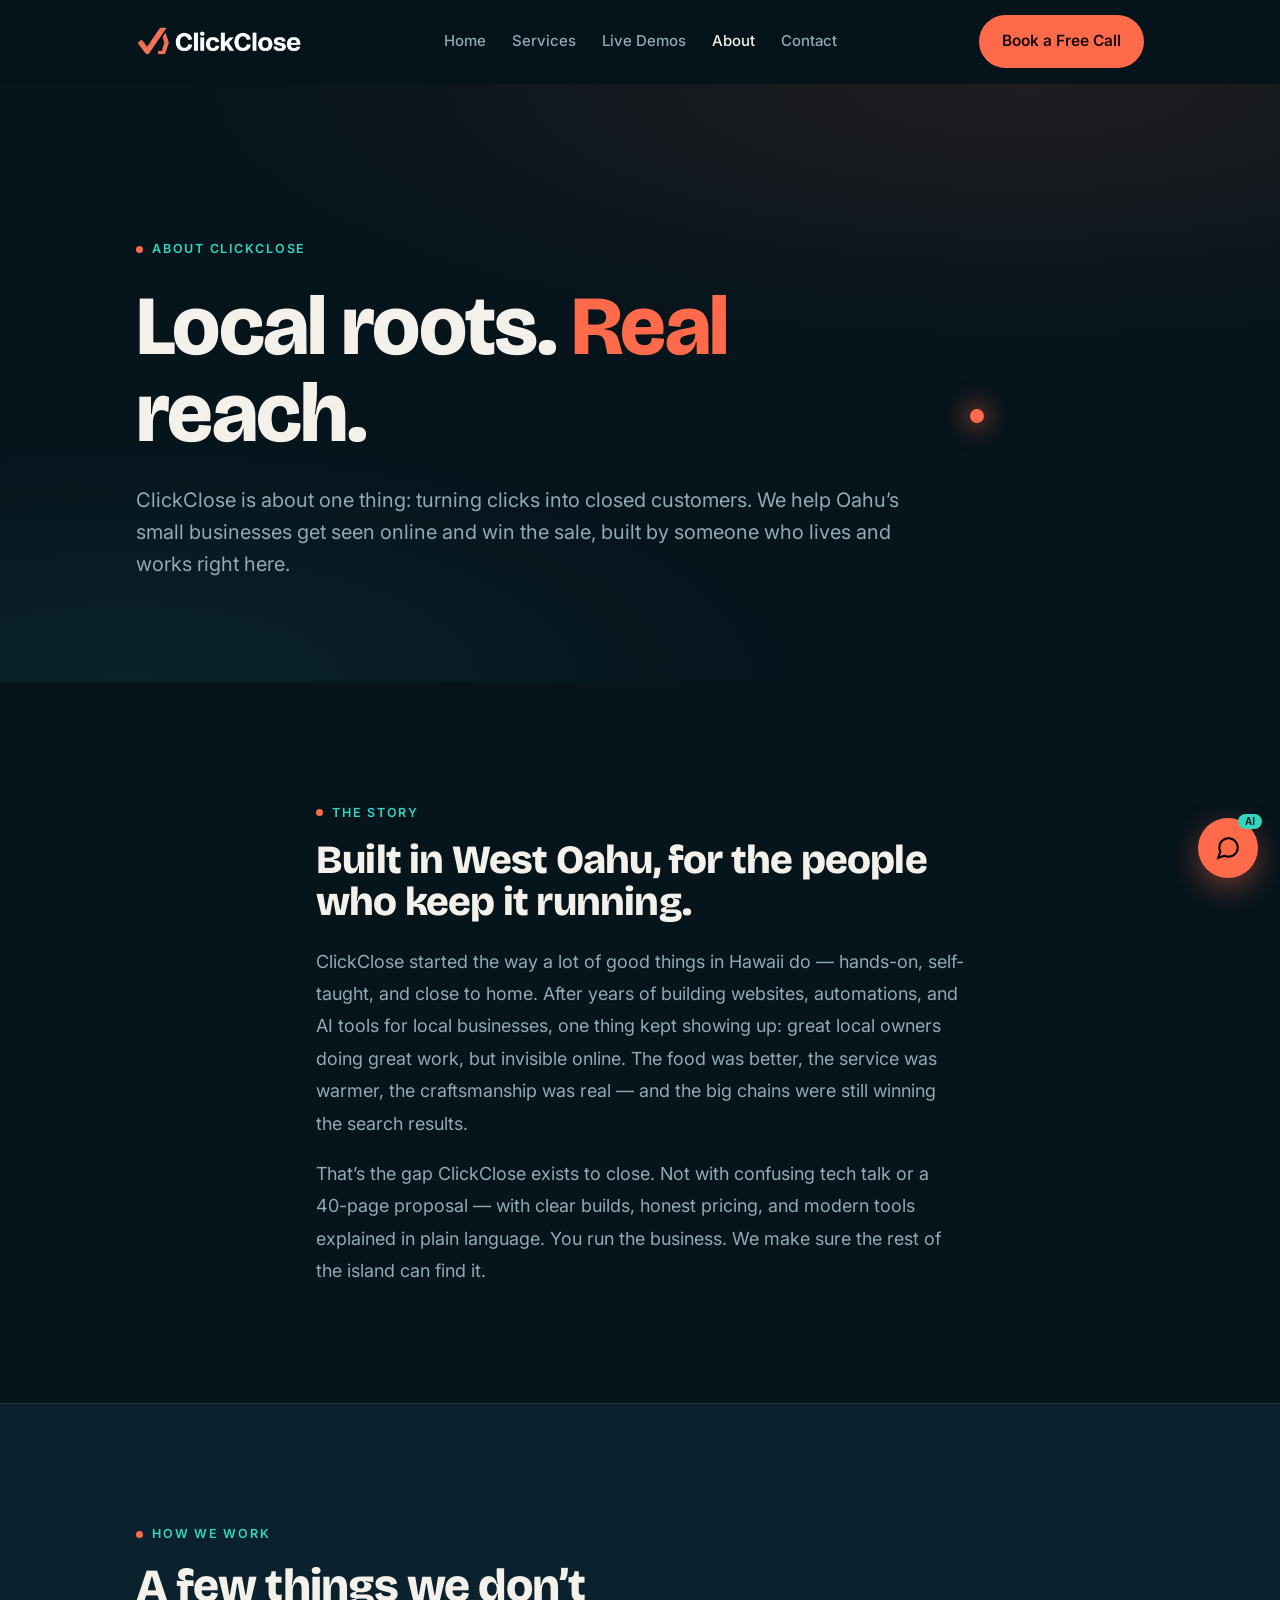
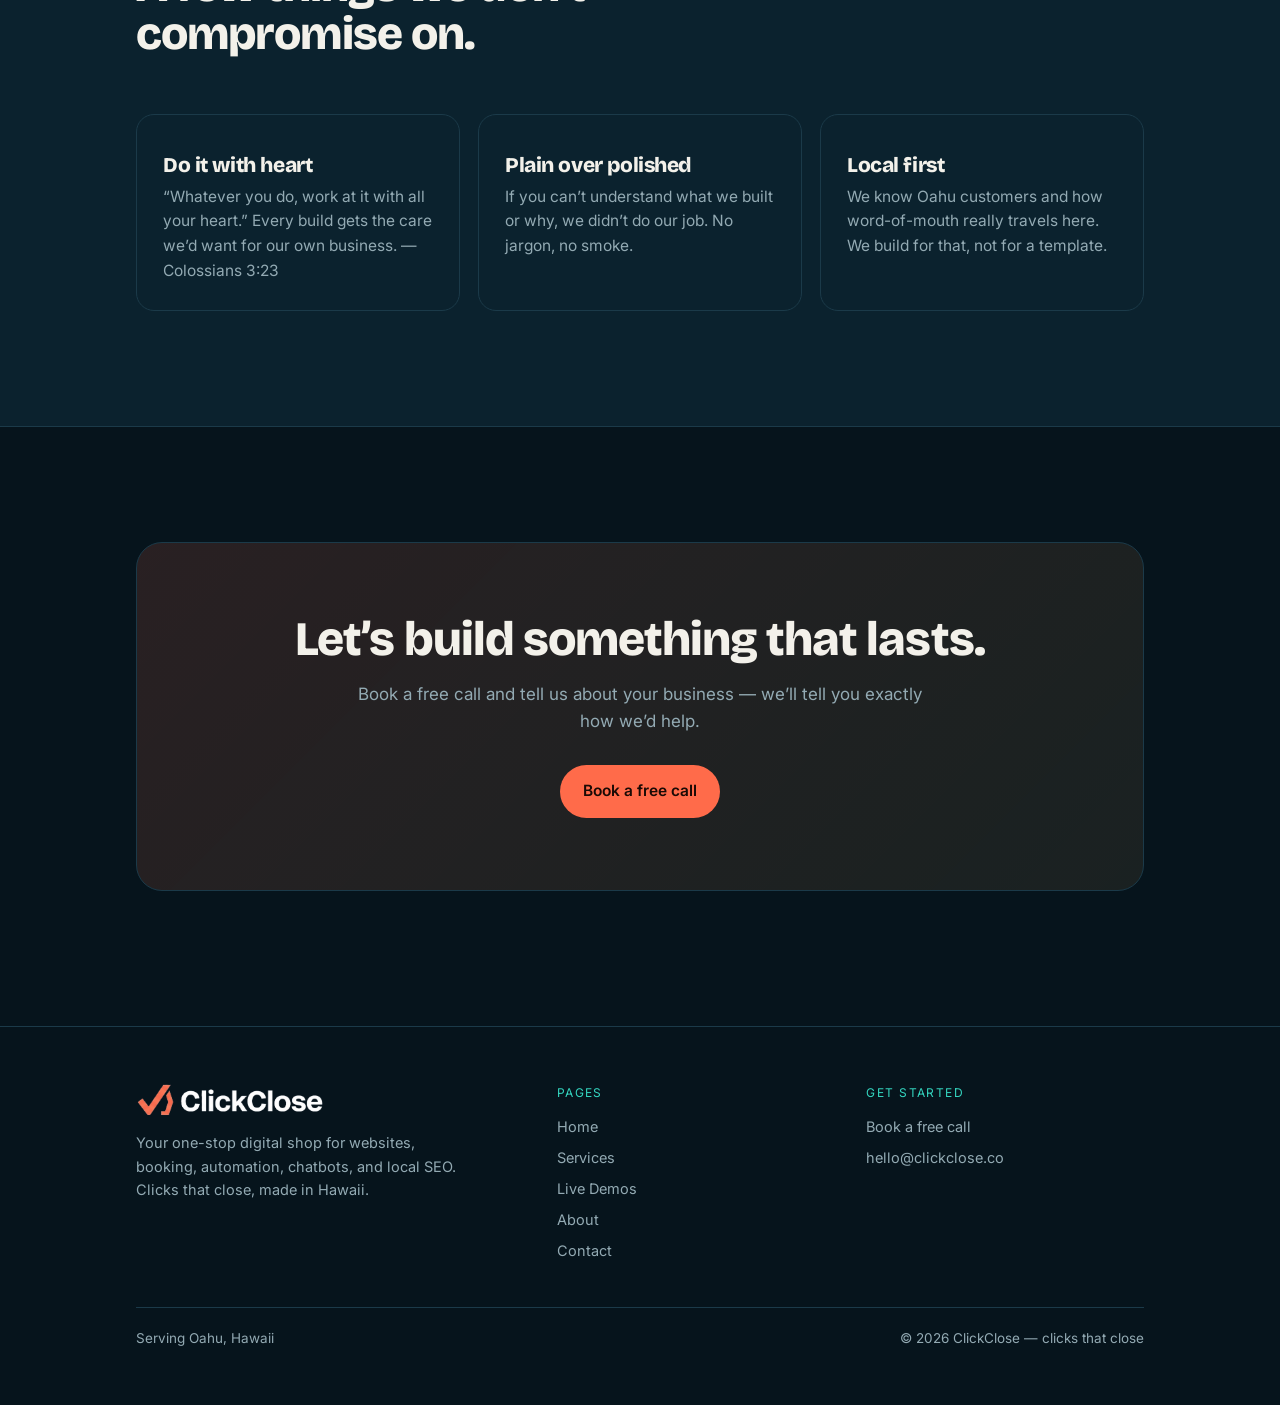
==== commit 5ffcca16: "Add logo, favicon, and social share image" ====
--- a/about.html
+++ b/about.html
@@ -9,6 +9,12 @@
 <meta property="og:description" content="ClickClose is a Hawaii-built digital agency helping Oahu small businesses get online without the tech confusion." />
 <meta property="og:type" content="website" />
 <meta name="twitter:card" content="summary_large_image" />
+<meta property="og:image" content="og-image.png" />
+<meta name="twitter:image" content="og-image.png" />
+<link rel="icon" type="image/png" sizes="32x32" href="favicon-32.png" />
+<link rel="icon" type="image/png" sizes="512x512" href="icon.png" />
+<link rel="apple-touch-icon" href="apple-touch-icon.png" />
+<meta name="theme-color" content="#06141C" />
 <link rel="preconnect" href="https://fonts.googleapis.com">
 <link rel="preconnect" href="https://fonts.gstatic.com" crossorigin>
 <link href="https://fonts.googleapis.com/css2?family=Bricolage+Grotesque:opsz,wght@12..96,600;12..96,700;12..96,800&family=Inter:wght@400;500;600&display=swap" rel="stylesheet">
@@ -49,6 +55,9 @@
 .nav-inner{max-width:var(--maxw);margin:0 auto;padding:15px var(--pad);display:flex;align-items:center;justify-content:space-between;gap:20px}
 .brand{display:inline-flex;align-items:center;gap:10px;font-family:var(--display);font-weight:800;font-size:21px;letter-spacing:-.01em}
 .brand .dot{width:9px;height:9px;border-radius:50%;background:var(--coral);box-shadow:0 0 10px var(--coral)}
+.brand-logo{height:30px;width:auto;display:block}
+.footer-logo{height:34px;width:auto;margin:0 0 14px}
+@media(max-width:520px){.brand-logo{height:25px}}
 .nav-links{display:flex;align-items:center;gap:26px}
 .nav-links a{color:var(--mist);font-size:15px;font-weight:500;transition:color .15s}
 .nav-links a:hover,.nav-links a[aria-current=page]{color:var(--cloud)}
@@ -120,7 +129,8 @@
 .chat-panel{position:fixed;right:22px;bottom:94px;z-index:91;width:min(380px,calc(100vw - 32px));height:min(560px,calc(100vh - 130px));background:var(--ink-2);border:1px solid var(--line);border-radius:20px;display:none;flex-direction:column;overflow:hidden;box-shadow:0 24px 60px rgba(0,0,0,.55)}
 .chat-panel.open{display:flex}
 .chat-head{padding:15px 18px;border-bottom:1px solid var(--line);display:flex;align-items:center;gap:11px;background:linear-gradient(180deg,rgba(255,107,74,.12),transparent)}
-.chat-head .avatar{width:38px;height:38px;border-radius:50%;background:var(--coral);display:flex;align-items:center;justify-content:center;font-family:var(--display);font-weight:800;color:#1a0a05}
+.chat-head .avatar{width:38px;height:38px;border-radius:50%;background:var(--coral);display:flex;align-items:center;justify-content:center;font-family:var(--display);font-weight:800;color:#1a0a05;overflow:hidden}
+.chat-head .avatar img{width:100%;height:100%;object-fit:cover;display:block}
 .chat-head h4{font-family:var(--display);font-size:16px;margin:0;line-height:1.2}
 .chat-head .status{font-size:11.5px;color:var(--teal);display:flex;align-items:center;gap:6px}
 .chat-head .status::before{content:"";width:7px;height:7px;border-radius:50%;background:var(--teal)}
@@ -217,7 +227,7 @@
 <body>
 <nav class="nav" id="nav">
   <div class="nav-inner">
-    <a class="brand" href="index.html"><span class="dot"></span>ClickClose</a>
+    <a class="brand" href="index.html"><img class="brand-logo" src="logo.png" alt="ClickClose" /></a>
     <div class="nav-links">
       <a href="index.html">Home</a>
       <a href="services.html">Services</a>
@@ -264,7 +274,7 @@
 <section class="section"><div class="wrap"><div class="cta-band reveal"><h2>Let&rsquo;s build something that lasts.</h2><p>Book a free call and tell us about your business &mdash; we&rsquo;ll tell you exactly how we&rsquo;d help.</p><a class="btn btn-primary" href="contact.html">Book a free call</a></div></div></section>
 <footer class="footer"><div class="wrap">
   <div class="footer-grid">
-    <div><h4><span class="brand"><span class="dot"></span>ClickClose</span></h4>
+    <div><img class="footer-logo" src="logo.png" alt="ClickClose" />
       <p>Your one-stop digital shop for websites, booking, automation, chatbots, and local SEO. Clicks that close, made in Hawaii.</p></div>
     <div><div class="col-label">Pages</div>
       <a href="index.html">Home</a><a href="services.html">Services</a><a href="demos.html">Live Demos</a><a href="about.html">About</a><a href="contact.html">Contact</a></div>
@@ -280,7 +290,7 @@
 </button>
 <div class="chat-panel" id="chatPanel" role="dialog" aria-label="ClickClose assistant">
   <div class="chat-head">
-    <div class="avatar">C</div>
+    <div class="avatar"><img src="icon.png" alt="ClickClose" /></div>
     <div><h4>ClickClose Assistant</h4><div class="status">Online &middot; replies instantly</div></div>
     <button class="chat-close" id="chatClose" aria-label="Close chat">&times;</button>
   </div>
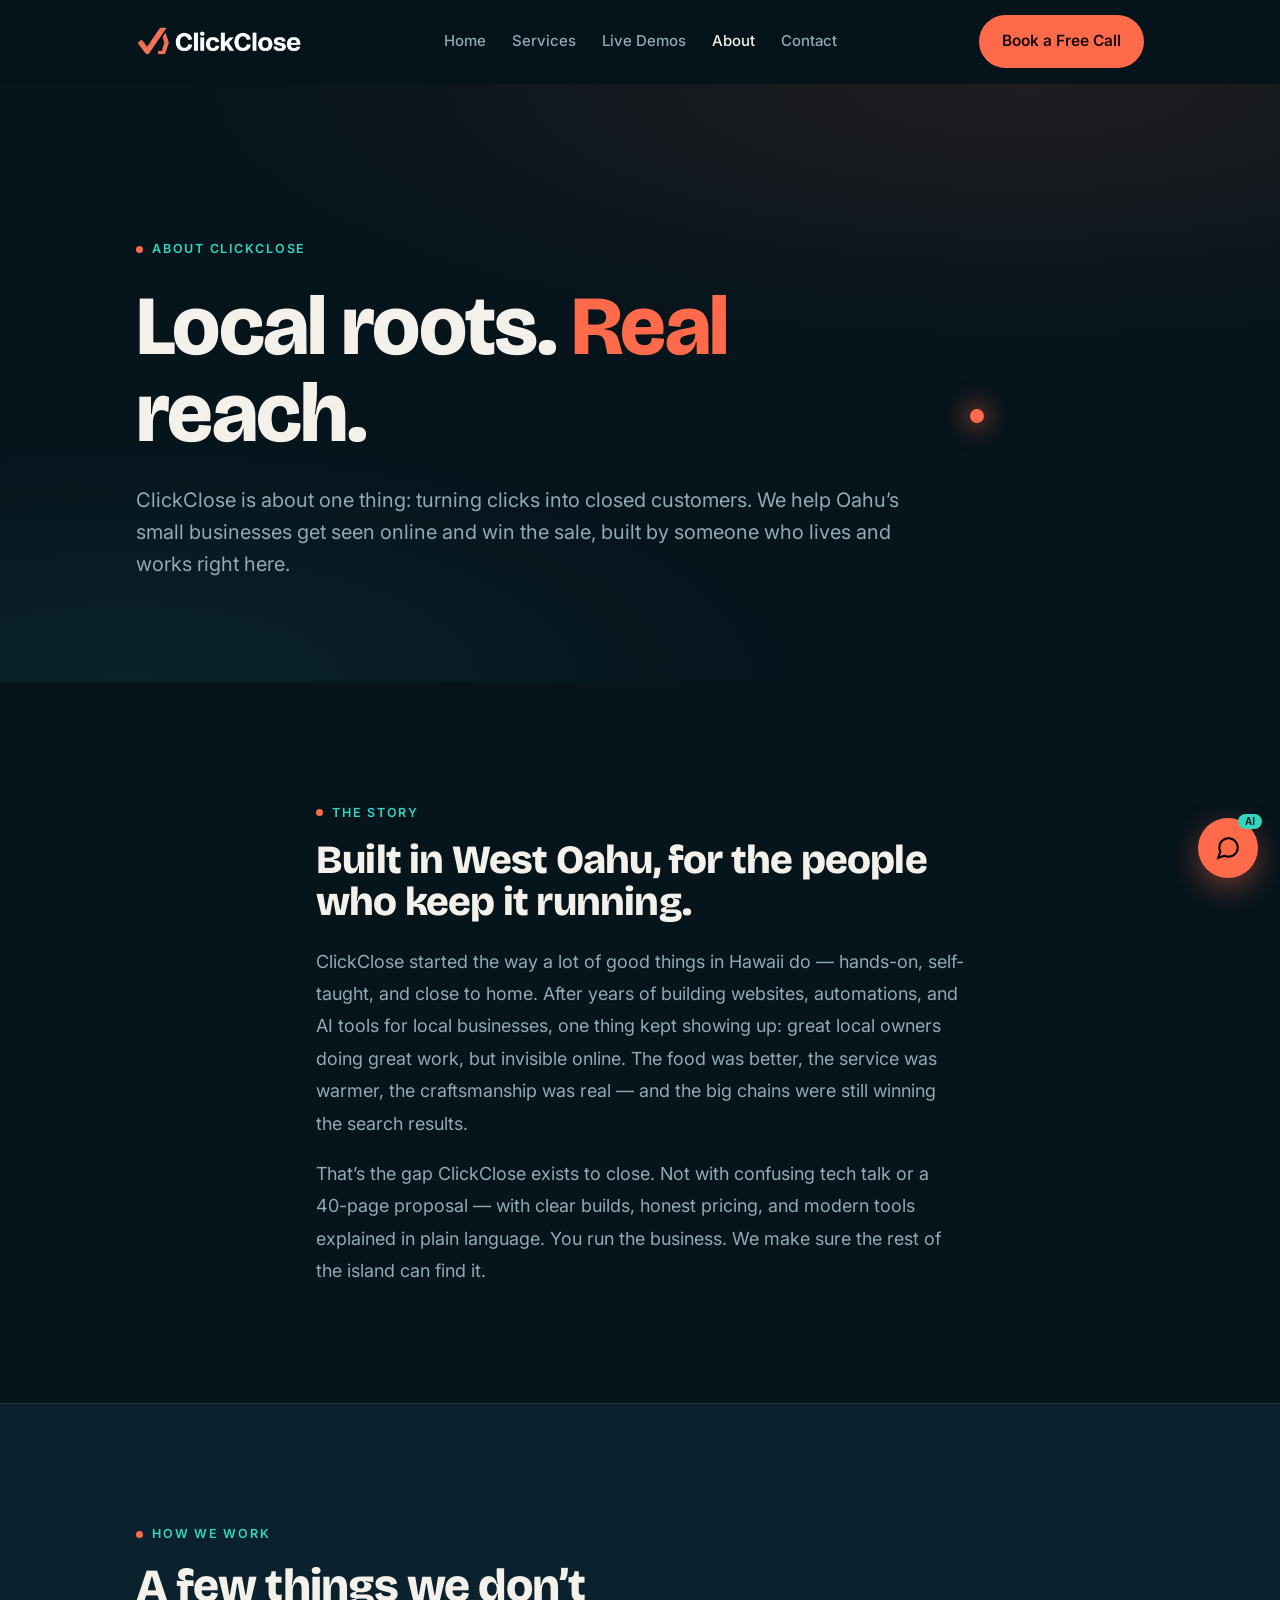
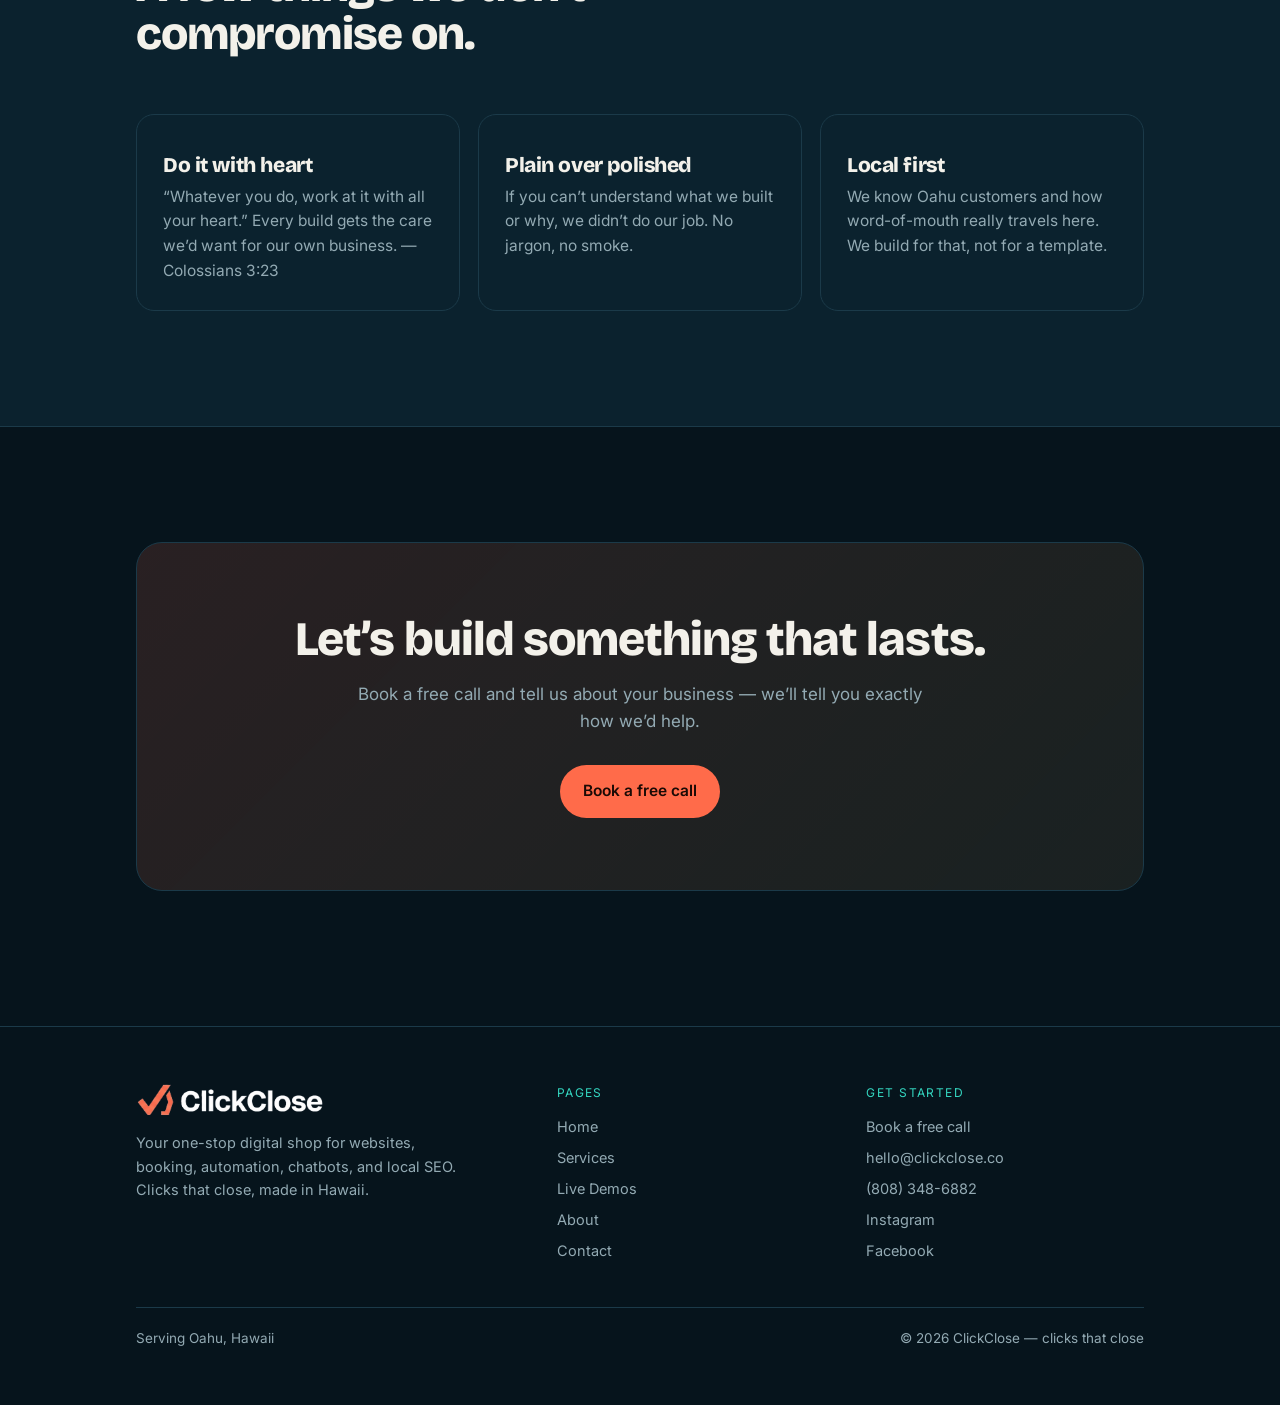
==== commit 341ca029: "Deploy current homepage - remove placeholders, add case study + FAQ" ====
--- a/about.html
+++ b/about.html
@@ -5,21 +5,22 @@
 <meta name="viewport" content="width=device-width, initial-scale=1" />
 <title>About — ClickClose</title>
 <meta name="description" content="ClickClose is a Hawaii-built digital agency helping Oahu small businesses get online without the tech confusion." />
+<link rel="canonical" href="https://clickclose.co/about.html" />
 <meta property="og:title" content="About — ClickClose" />
 <meta property="og:description" content="ClickClose is a Hawaii-built digital agency helping Oahu small businesses get online without the tech confusion." />
 <meta property="og:type" content="website" />
 <meta name="twitter:card" content="summary_large_image" />
-<meta property="og:image" content="og-image.png" />
-<meta name="twitter:image" content="og-image.png" />
+<meta property="og:image" content="https://clickclose.co/og-image.png" />
+<meta name="twitter:image" content="https://clickclose.co/og-image.png" />
 <link rel="icon" type="image/png" sizes="32x32" href="favicon-32.png" />
-<link rel="icon" type="image/png" sizes="512x512" href="icon.png" />
+<link rel="icon" type="image/png" sizes="256x256" href="icon.png" />
 <link rel="apple-touch-icon" href="apple-touch-icon.png" />
 <meta name="theme-color" content="#06141C" />
 <link rel="preconnect" href="https://fonts.googleapis.com">
 <link rel="preconnect" href="https://fonts.gstatic.com" crossorigin>
 <link href="https://fonts.googleapis.com/css2?family=Bricolage+Grotesque:opsz,wght@12..96,600;12..96,700;12..96,800&family=Inter:wght@400;500;600&display=swap" rel="stylesheet">
 <script type="application/ld+json">
-{"@context":"https://schema.org","@type":"ProfessionalService","name":"ClickClose","description":"Hawaii digital agency: websites, AI chatbots, booking systems, automation, and local SEO for small businesses.","areaServed":"Oahu, Hawaii","url":"https://clickclose.co","email":"hello@clickclose.co","priceRange":"$$","address":{"@type":"PostalAddress","addressRegion":"HI","addressLocality":"Oahu","addressCountry":"US"}}
+{"@context":"https://schema.org","@type":"ProfessionalService","name":"ClickClose","description":"Hawaii digital agency: websites, AI chatbots, booking systems, automation, and local SEO for small businesses.","url":"https://clickclose.co","email":"hello@clickclose.co","telephone":"+18083486882","image":"https://clickclose.co/og-image.png","logo":"https://clickclose.co/icon.png","priceRange":"$$","sameAs":["https://www.instagram.com/clickclose.co","https://www.facebook.com/profile.php?id=61591345151445"],"areaServed":[{"@type":"City","name":"Kapolei"},{"@type":"City","name":"Ewa Beach"},{"@type":"City","name":"Honolulu"},{"@type":"AdministrativeArea","name":"Oahu"}],"address":{"@type":"PostalAddress","addressRegion":"HI","addressLocality":"Kapolei","addressCountry":"US"},"geo":{"@type":"GeoCoordinates","latitude":21.3357,"longitude":-158.0581}}
 </script>
 
 <style>
@@ -236,7 +237,7 @@
       <a href="contact.html">Contact</a>
     </div>
     <div class="nav-cta">
-      <a class="btn btn-primary" href="contact.html">Book a Free Call</a>
+      <a class="btn btn-primary" href="contact.html#book-real">Book a Free Call</a>
       <button class="nav-toggle" id="navToggle" aria-label="Open menu" aria-expanded="false">
         <svg width="26" height="26" viewBox="0 0 24 24" fill="none" stroke="currentColor" stroke-width="2"><line x1="3" y1="7" x2="21" y2="7"/><line x1="3" y1="12" x2="21" y2="12"/><line x1="3" y1="17" x2="21" y2="17"/></svg>
       </button>
@@ -244,7 +245,7 @@
   </div>
   <div class="mobile-menu" id="mobileMenu">
     <a href="index.html">Home</a><a href="services.html">Services</a><a href="demos.html">Live Demos</a><a href="about.html">About</a><a href="contact.html">Contact</a>
-    <a class="btn btn-primary" href="contact.html">Book a Free Call</a>
+    <a class="btn btn-primary" href="contact.html#book-real">Book a Free Call</a>
   </div>
 </nav>
 <header class="hero">
@@ -271,7 +272,7 @@
     <div class="card reveal"><h3>Local first</h3><p>We know Oahu customers and how word-of-mouth really travels here. We build for that, not for a template.</p></div>
   </div>
 </div></section>
-<section class="section"><div class="wrap"><div class="cta-band reveal"><h2>Let&rsquo;s build something that lasts.</h2><p>Book a free call and tell us about your business &mdash; we&rsquo;ll tell you exactly how we&rsquo;d help.</p><a class="btn btn-primary" href="contact.html">Book a free call</a></div></div></section>
+<section class="section"><div class="wrap"><div class="cta-band reveal"><h2>Let&rsquo;s build something that lasts.</h2><p>Book a free call and tell us about your business &mdash; we&rsquo;ll tell you exactly how we&rsquo;d help.</p><a class="btn btn-primary" href="contact.html#book-real">Book a free call</a></div></div></section>
 <footer class="footer"><div class="wrap">
   <div class="footer-grid">
     <div><img class="footer-logo" src="logo.png" alt="ClickClose" />
@@ -279,7 +280,11 @@
     <div><div class="col-label">Pages</div>
       <a href="index.html">Home</a><a href="services.html">Services</a><a href="demos.html">Live Demos</a><a href="about.html">About</a><a href="contact.html">Contact</a></div>
     <div><div class="col-label">Get started</div>
-      <a href="contact.html">Book a free call</a><a href="mailto:hello@clickclose.co">hello@clickclose.co</a></div>
+      <a href="contact.html#book-real">Book a free call</a>
+      <a href="mailto:hello@clickclose.co">hello@clickclose.co</a>
+      <a href="tel:+18083486882">(808) 348-6882</a>
+      <a href="https://www.instagram.com/clickclose.co" target="_blank" rel="noopener">Instagram</a>
+      <a href="https://www.facebook.com/profile.php?id=61591345151445" target="_blank" rel="noopener">Facebook</a></div>
   </div>
   <div class="footer-bottom"><span>Serving Oahu, Hawaii</span><span>&copy; 2026 ClickClose &mdash; clicks that close</span></div>
 </div></footer>
@@ -365,7 +370,7 @@
   a:`Simple: <b>1)</b> free discovery call, <b>2)</b> we send a clear plan + quote, <b>3)</b> we build it, <b>4)</b> you review and we launch. Want to start with the call?`,
   c:['Book a free call','Pricing']},
  {k:['talk to','human','call','phone','email','contact','reach','person','someone'],
-  a:`Happy to connect you! Book a free call on our <a href="contact.html">Contact page</a>, or email <a href="mailto:hello@clickclose.co">hello@clickclose.co</a>. A real person gets back to you within a business day.`,
+  a:`Happy to connect! Book a free call on our <a href="contact.html#book-real">Contact page</a>, call or text <a href="tel:+18083486882">(808) 348-6882</a>, or email <a href="mailto:hello@clickclose.co">hello@clickclose.co</a>. Also on <a href="https://www.instagram.com/clickclose.co" target="_blank">Instagram</a> and <a href="https://www.facebook.com/profile.php?id=61591345151445" target="_blank">Facebook</a>. We get back within one business day.`,
   c:['Book a free call']},
  {k:['monthly','retainer','one time','one-time','payment','contract','lock','commit'],
   a:`Your choice — a <b>one-time project</b> or a <b>monthly retainer</b> if you want us as an ongoing partner. No long lock-ins; you can start small and grow.`,
@@ -418,5 +423,7 @@
   input.addEventListener('keydown',function(e){if(e.key==='Enter')send()});
 })();
 </script>
+<!-- Cloudflare Web Analytics: replace YOUR_TOKEN then it starts reporting -->
+<script defer src="https://static.cloudflareinsights.com/beacon.min.js" data-cf-beacon='{"token": "YOUR_TOKEN"}'></script>
 </body>
 </html>
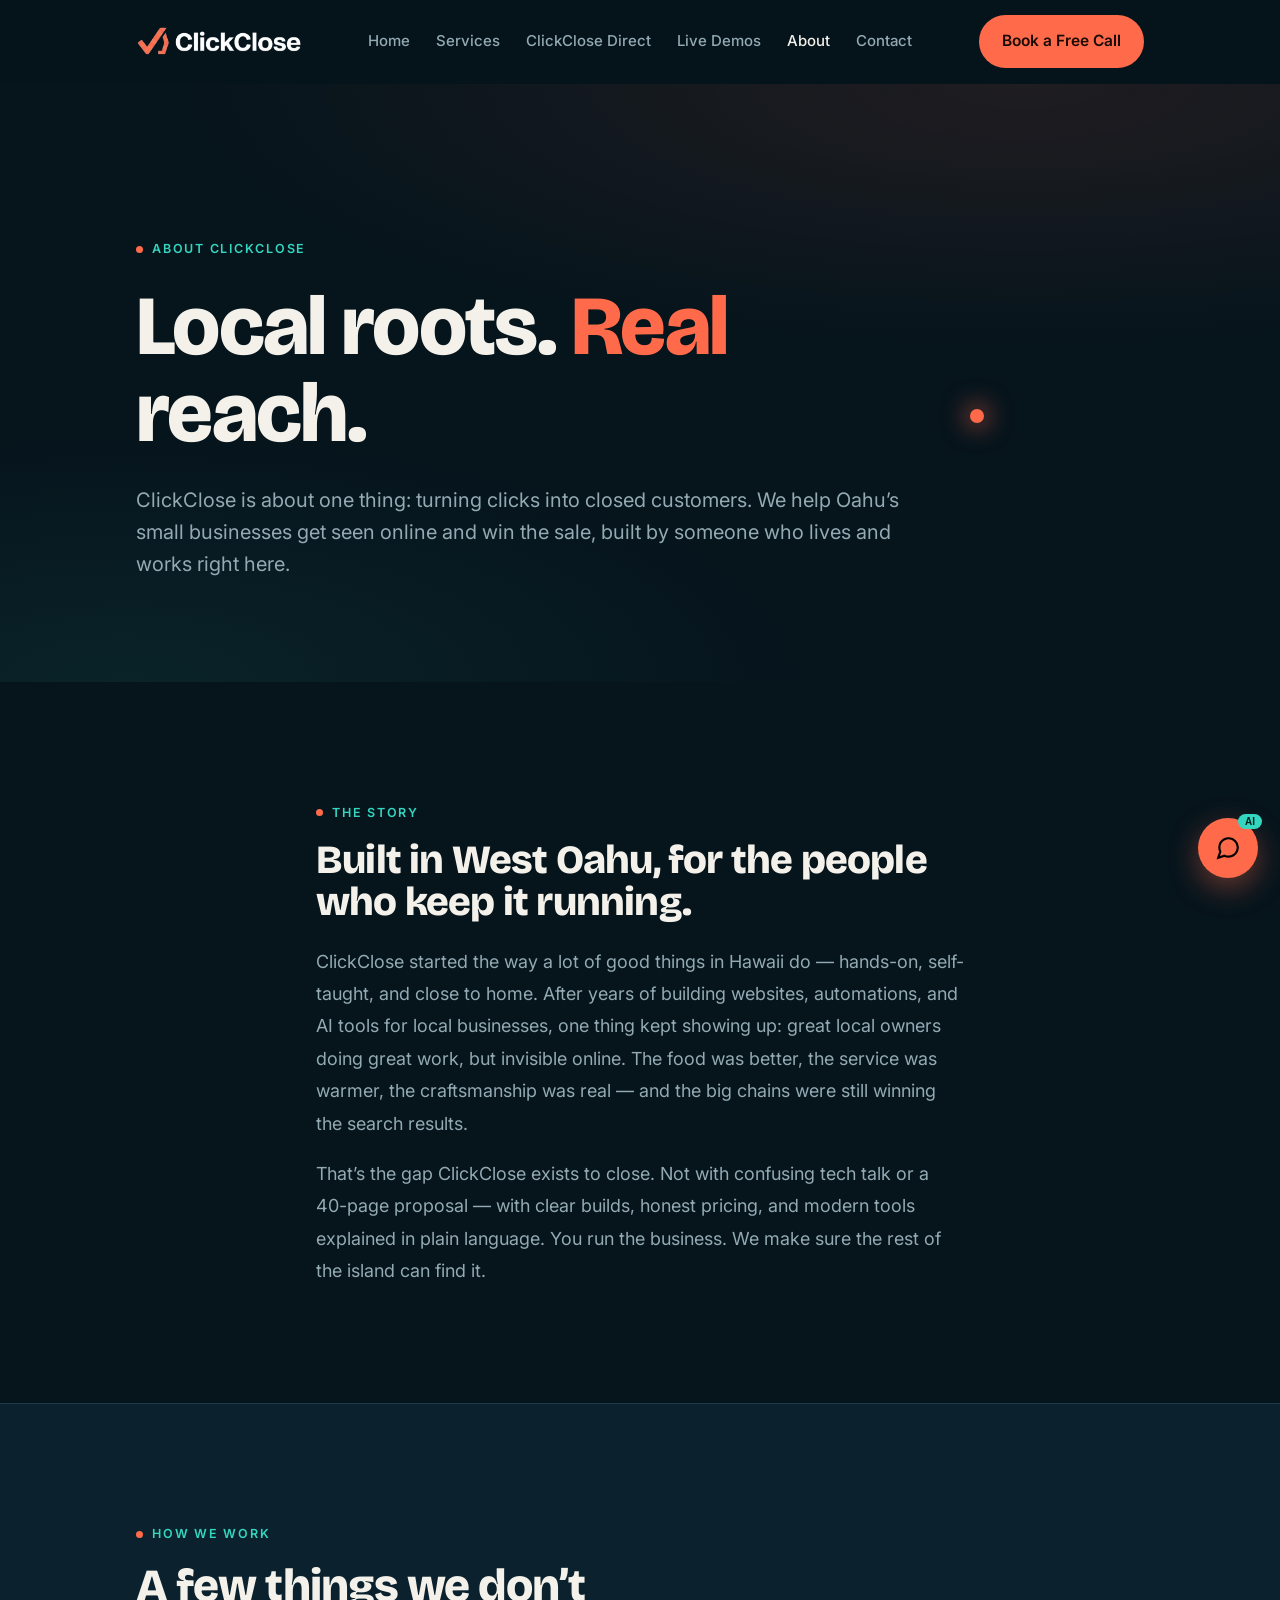
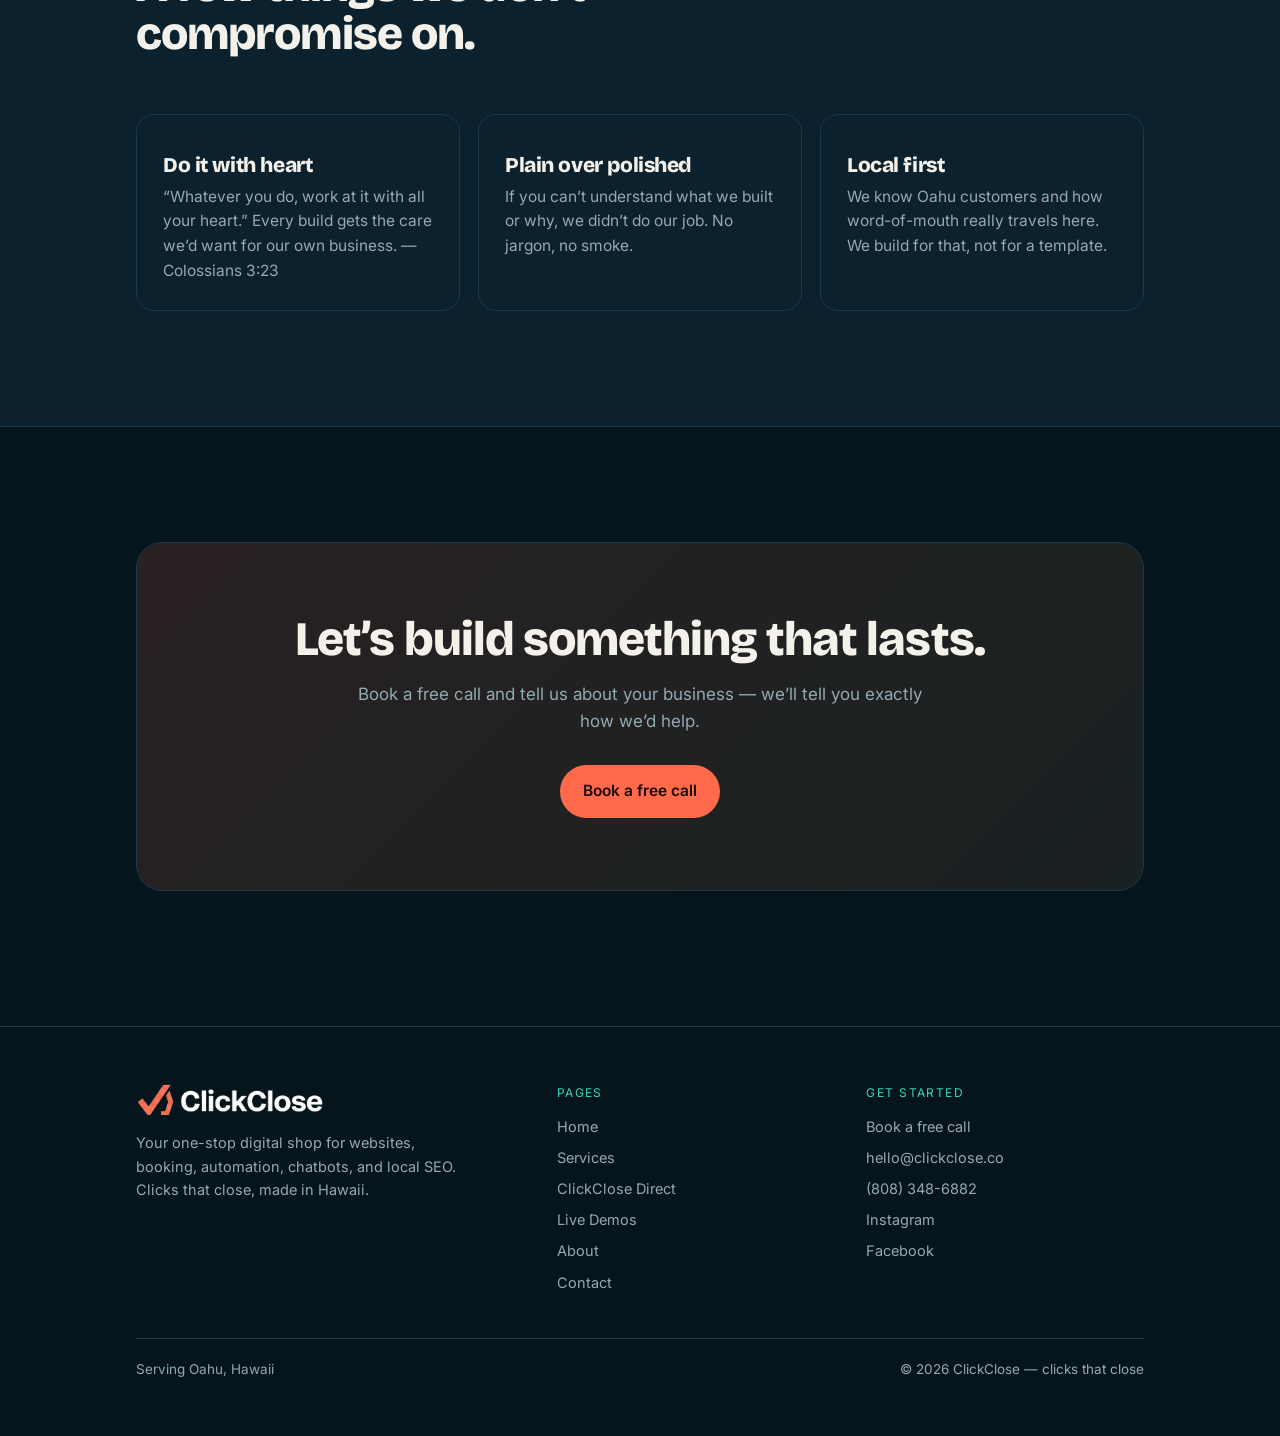
==== commit 45d6350d: "Add ClickClose Direct mailer page, outcomes messaging, real Oahu lead list" ====
--- a/about.html
+++ b/about.html
@@ -216,6 +216,22 @@
   .opt-grid{grid-template-columns:1fr}
 }
 @media(max-width:520px){.grid-5{grid-template-columns:1fr}.slots{grid-template-columns:repeat(2,1fr)}}
+/* ---- ClickClose Direct dashboard ---- */
+.stat-row{display:grid;grid-template-columns:repeat(3,1fr);gap:18px}
+.stat-box{background:var(--ink-2);border:1px solid var(--line);border-radius:16px;padding:24px;text-align:center}
+.stat-box .big{font-family:var(--display);font-weight:800;font-size:clamp(28px,4vw,40px);color:var(--gold)}
+.stat-box .lbl{color:var(--mist);font-size:13.5px;margin-top:6px}
+.stat-box.pending .big{color:var(--teal);font-size:20px}
+.spot-grid{display:grid;grid-template-columns:repeat(4,1fr);gap:12px}
+.spot{border-radius:14px;padding:16px 14px;text-align:center;border:1px solid var(--line);min-height:78px;display:flex;flex-direction:column;justify-content:center}
+.spot.open{background:var(--ink-2);border-style:dashed;border-color:#2a5060}
+.spot.open .cat{color:var(--mist);font-size:13px}
+.spot.open .status{color:var(--teal);font-weight:700;font-size:12px;margin-top:4px;letter-spacing:.04em;text-transform:uppercase}
+.spot.filled{background:linear-gradient(180deg,rgba(255,107,74,.10),var(--ink-2));border-color:var(--coral)}
+.spot.filled .cat{color:var(--cloud);font-weight:700;font-size:13.5px}
+.spot.filled .status{color:var(--coral);font-size:11.5px;margin-top:4px;text-transform:uppercase;letter-spacing:.04em}
+@media(max-width:900px){.spot-grid{grid-template-columns:repeat(2,1fr)}.stat-row{grid-template-columns:1fr}}
+@media(max-width:520px){.spot-grid{grid-template-columns:1fr}}
 a:focus-visible,.btn:focus-visible,input:focus-visible,textarea:focus-visible,button:focus-visible{outline:2px solid var(--teal);outline-offset:3px}
 @media(prefers-reduced-motion:reduce){
   *{animation:none!important;transition:none!important;scroll-behavior:auto}
@@ -232,6 +248,7 @@
     <div class="nav-links">
       <a href="index.html">Home</a>
       <a href="services.html">Services</a>
+      <a href="direct.html">ClickClose Direct</a>
       <a href="demos.html">Live Demos</a>
       <a href="about.html" aria-current="page">About</a>
       <a href="contact.html">Contact</a>
@@ -244,7 +261,7 @@
     </div>
   </div>
   <div class="mobile-menu" id="mobileMenu">
-    <a href="index.html">Home</a><a href="services.html">Services</a><a href="demos.html">Live Demos</a><a href="about.html">About</a><a href="contact.html">Contact</a>
+    <a href="index.html">Home</a><a href="services.html">Services</a><a href="direct.html">ClickClose Direct</a><a href="demos.html">Live Demos</a><a href="about.html">About</a><a href="contact.html">Contact</a>
     <a class="btn btn-primary" href="contact.html#book-real">Book a Free Call</a>
   </div>
 </nav>
@@ -278,7 +295,7 @@
     <div><img class="footer-logo" src="logo.png" alt="ClickClose" />
       <p>Your one-stop digital shop for websites, booking, automation, chatbots, and local SEO. Clicks that close, made in Hawaii.</p></div>
     <div><div class="col-label">Pages</div>
-      <a href="index.html">Home</a><a href="services.html">Services</a><a href="demos.html">Live Demos</a><a href="about.html">About</a><a href="contact.html">Contact</a></div>
+      <a href="index.html">Home</a><a href="services.html">Services</a><a href="direct.html">ClickClose Direct</a><a href="demos.html">Live Demos</a><a href="about.html">About</a><a href="contact.html">Contact</a></div>
     <div><div class="col-label">Get started</div>
       <a href="contact.html#book-real">Book a free call</a>
       <a href="mailto:hello@clickclose.co">hello@clickclose.co</a>
@@ -328,8 +345,8 @@
   a:`Aloha! 👋 I'm ClickClose's assistant. I can tell you about our websites, AI chatbots, booking, automation, and local SEO — or help you book a free call. What are you working on?`,
   c:['What do you offer?','How much does it cost?','Book a free call']},
  {k:['what do you','offer','services','what can you','do you do','help with','everything'],
-  a:`We're a one-stop digital shop for Hawaii small businesses. We build: <b>websites</b>, <b>AI chatbots</b>, online <b>booking</b>, <b>automation</b> (follow-ups & reminders), and local <b>SEO</b>. Want details on any one?`,
-  c:['Websites','AI chatbots','Booking','Local SEO']},
+  a:`We're a one-stop digital shop for Hawaii small businesses. We build: <b>websites</b>, <b>AI chatbots</b>, online <b>booking</b>, <b>automation</b> (follow-ups & reminders), local <b>SEO</b>, and <b>digital wallet loyalty rewards</b>. Want details on any one?`,
+  c:['Websites','AI chatbots','Booking','Loyalty rewards']},
  {k:['website','web site','web design','landing','pages','site '],
   a:`We build clean, fast websites that make your business easy to find and trust. One-time builds run <b>$1,500–3,000</b> (or $2,500–4,500 AI-enhanced). See more on our <a href="services.html">Services page</a>.`,
   c:['How much?','Book a free call']},
@@ -345,6 +362,9 @@
  {k:['automation','automate','follow up','follow-up','reminder','workflow','crm'],
   a:`We automate the busywork: instant lead follow-ups, appointment reminders, review requests, reports. Automation builds run <b>$800–2,500 per flow</b>, or come bundled in our Growth & Full Stack plans.`,
   c:['See the plans','Book a free call']},
+ {k:['loyalty','wallet','punch card','rewards','coupon','voucher','apple wallet','google wallet','discount card'],
+  a:`We build <b>Digital Wallet Loyalty Rewards</b> — a branded punch card, coupon, or loyalty pass that lives right in your customer's Apple or Google Wallet. No app to download, and you can push offers straight to their lock screen. Setup is <b>$250</b>, then <b>$39/mo</b> (or $29/mo bundled with a retainer).`,
+  c:['How does it work?','Book a free call']},
  {k:['price','pricing','cost','how much','rate','afford','budget','expensive'],
   a:`Two ways to work with us: <b>one-time projects</b> (websites from $1,500, chatbots from $800, booking from $500) or <b>monthly retainers</b> — Presence Pack ($199–299/mo), Growth Engine ($399–599/mo), Full Stack AI ($699–999/mo). Full breakdown on <a href="services.html">Services</a>.`,
   c:['Presence Pack','Growth Engine','Full Stack AI']},
@@ -352,7 +372,7 @@
   a:`<b>Presence Pack</b> — setup $1,000–1,500, then $199/mo (or $299 AI-powered). Includes a 5-page website, Google Business Profile, basic SEO, contact form + booking link, monthly report. AI version adds an FAQ chatbot.`,
   c:['Growth Engine','Book a free call']},
  {k:['growth engine','growth'],
-  a:`<b>Growth Engine</b> (most popular) — setup $2,500–3,500, then $399/mo (or $599 AI-powered). Adds online booking, email + SMS follow-up, local SEO + Maps, review generation, and an analytics dashboard.`,
+  a:`<b>Growth Engine</b> (most popular) — setup $2,500–3,500, then $399/mo (or $599 AI-powered). Adds online booking, automated email follow-up, local SEO + Maps, review generation, and an analytics dashboard.`,
   c:['Full Stack AI','Book a free call']},
  {k:['full stack','full-stack','top tier','everything plan'],
   a:`<b>Full Stack AI</b> — setup $4,500–6,000, then $699/mo (or $999 AI-powered). Everything in Growth + CRM, 3–5 custom workflows, advanced SEO, reputation management, and a monthly strategy call.`,
